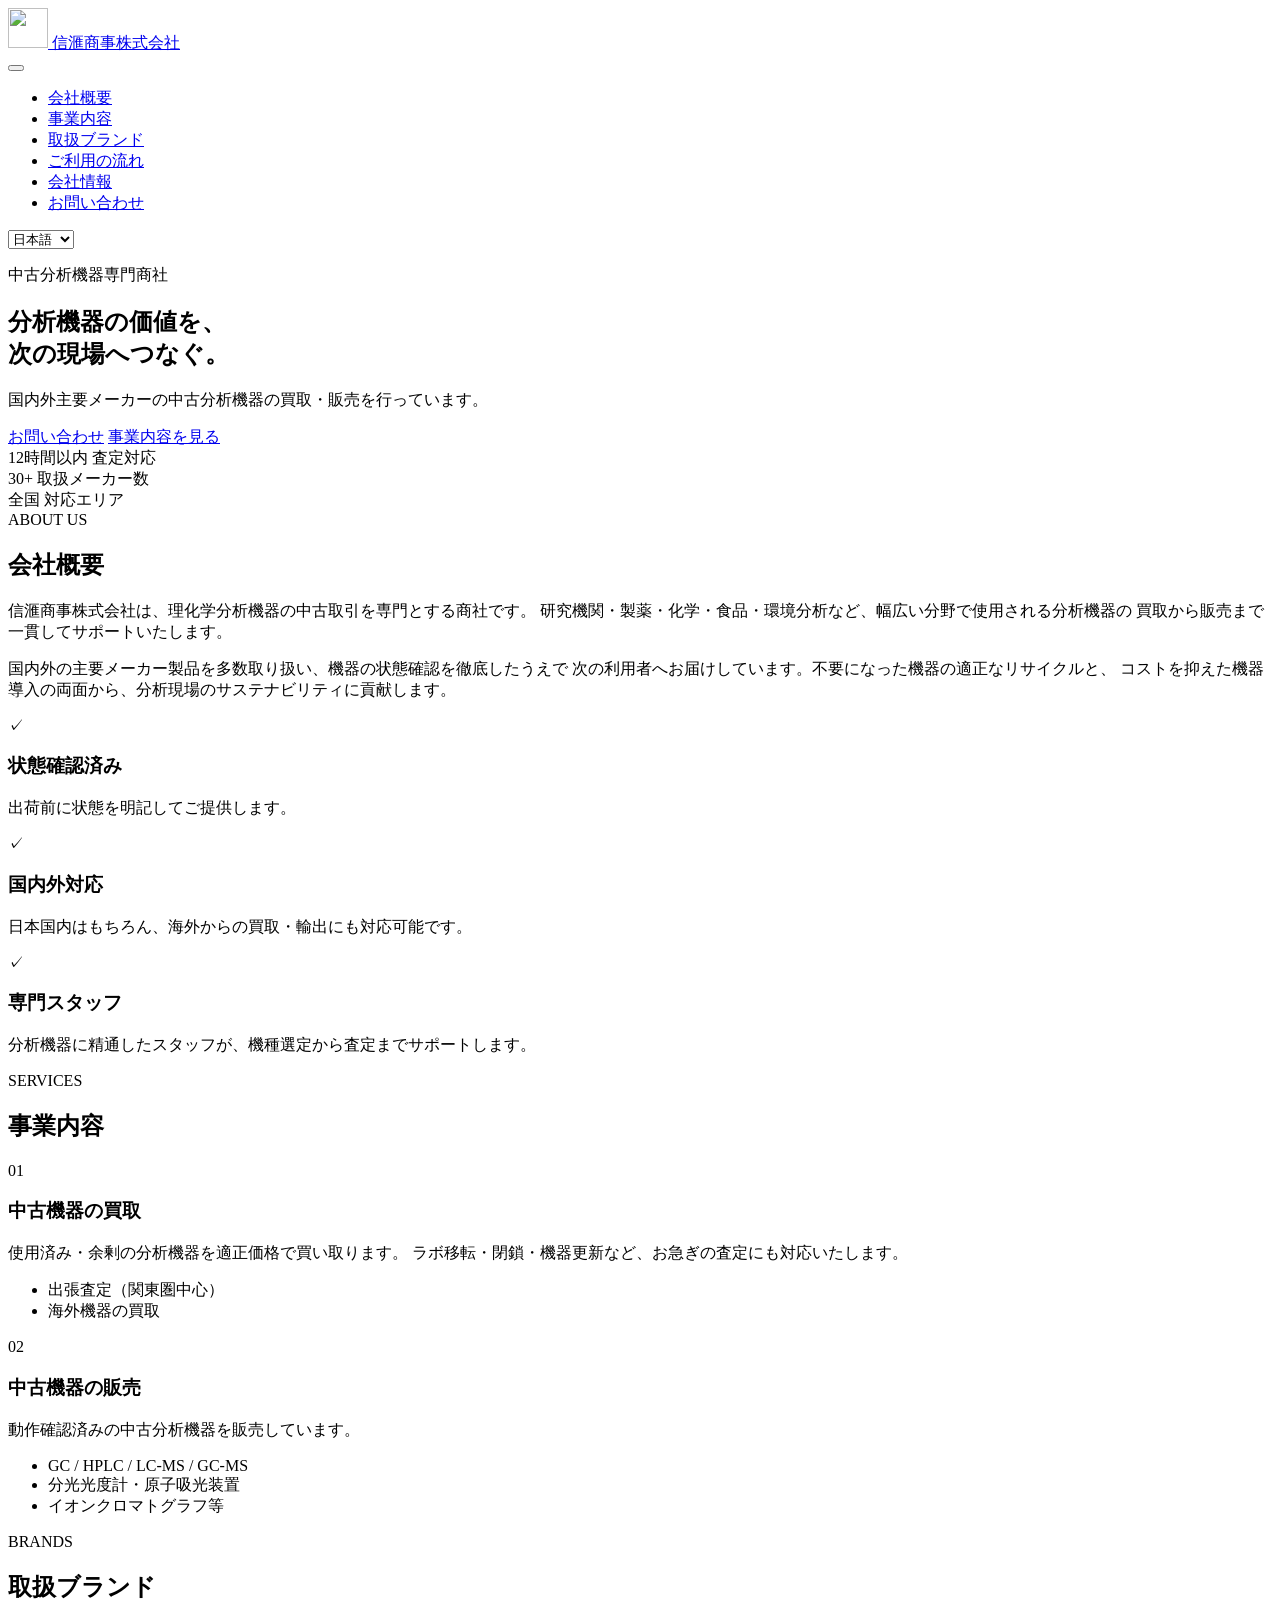
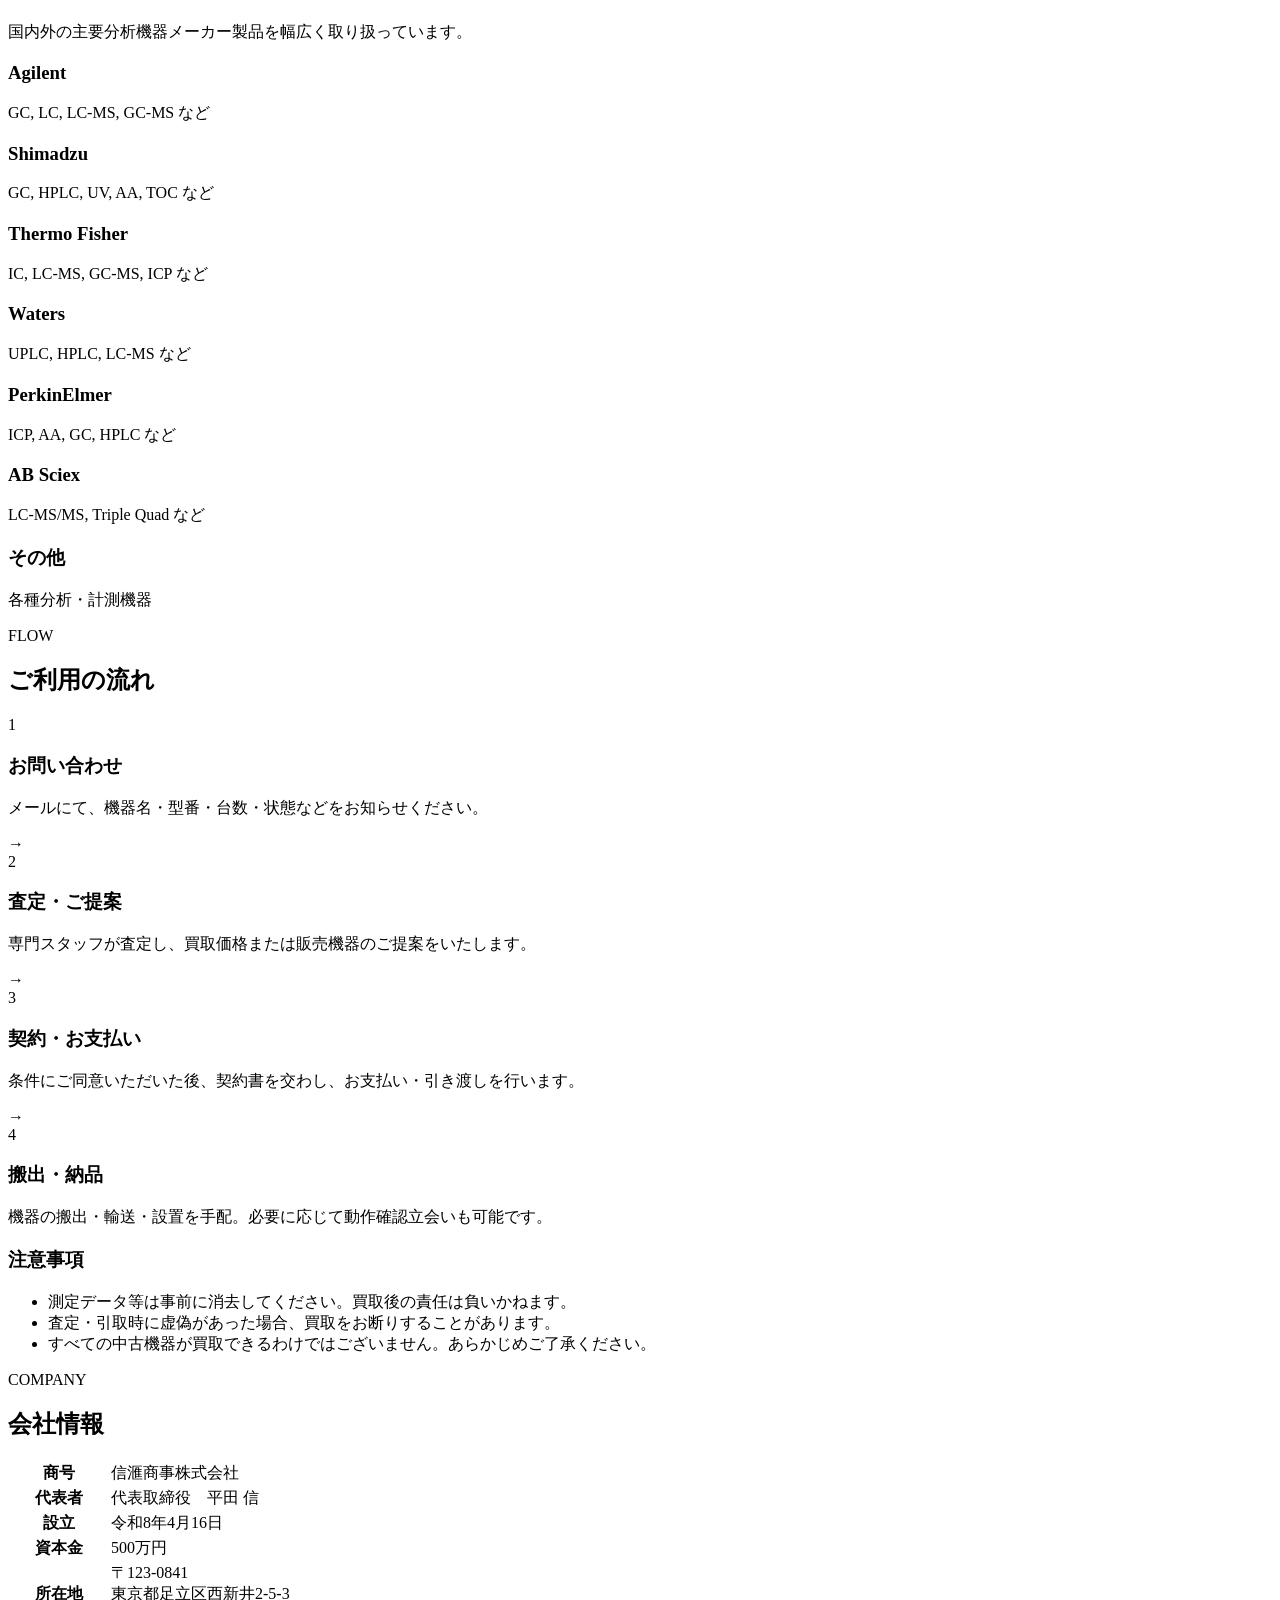
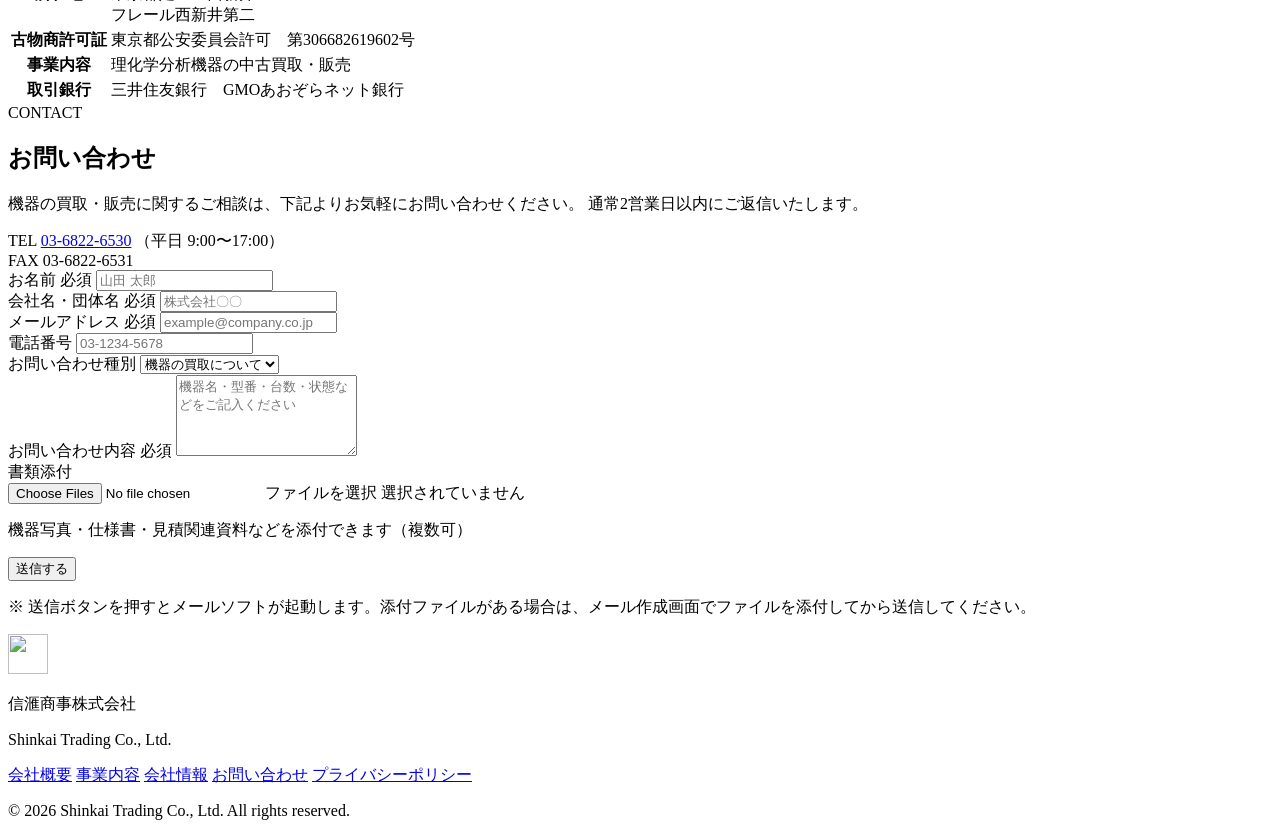
==== index.html @ 0267db85 "Add files via upload" ====
<!DOCTYPE html>
<html lang="ja">
<head>
  <meta charset="UTF-8">
  <meta name="viewport" content="width=device-width, initial-scale=1.0">
  <meta name="description" content="信滙商事株式会社は、国内外メーカーの中古分析機器の買取・販売を行う専門商社です。">
  <meta name="keywords" content="中古分析機器,買取,販売,GC,LC,MS,信滙商事">
  <title data-i18n="meta.title">信滙商事株式会社 | 中古分析機器の買取・販売</title>
  <link rel="preconnect" href="https://fonts.googleapis.com">
  <link rel="preconnect" href="https://fonts.gstatic.com" crossorigin>
  <link href="https://fonts.googleapis.com/css2?family=Noto+Sans+JP:wght@400;500;600;700&display=swap" rel="stylesheet">
  <link rel="stylesheet" href="css/style.css">
  <link rel="icon" type="image/png" href="assets/shinkai-mark-06.png">
</head>
<body>
  <header class="header" id="header">
    <div class="container header-inner">
      <a href="#" class="logo">
        <img src="assets/shinkai-mark-06.png" alt="" class="logo-mark-img" width="40" height="40" />
        <span class="logo-name" data-i18n="logo.header">信滙商事株式会社</span>
      </a>
      <div class="header-right">
        <button class="nav-toggle" id="navToggle" data-i18n-aria="nav.toggle" aria-label="メニューを開く" aria-expanded="false">
          <span></span><span></span><span></span>
        </button>
        <nav class="nav" id="nav">
          <ul>
            <li><a href="#about" data-i18n="nav.about">会社概要</a></li>
            <li><a href="#services" data-i18n="nav.services">事業内容</a></li>
            <li><a href="#brands" data-i18n="nav.brands">取扱ブランド</a></li>
            <li><a href="#flow" data-i18n="nav.flow">ご利用の流れ</a></li>
            <li><a href="#company" data-i18n="nav.company">会社情報</a></li>
            <li><a href="#contact" class="nav-cta" data-i18n="nav.contact">お問い合わせ</a></li>
          </ul>
        </nav>
        <div class="nav-lang">
          <select id="langSelect" class="lang-select" data-i18n-aria="lang.group" aria-label="言語切り替え">
            <option value="ja">日本語</option>
            <option value="en">English</option>
          </select>
        </div>
      </div>
    </div>
  </header>

  <main>
    <section class="hero">
      <div class="hero-bg"></div>
      <div class="container hero-content">
        <p class="hero-label" data-i18n="hero.label">中古分析機器専門商社</p>
        <h1 data-i18n-html="hero.title">分析機器の価値を、<br>次の現場へつなぐ。</h1>
        <p class="hero-desc" data-i18n="hero.desc">
          国内外主要メーカーの中古分析機器の買取・販売を行っています。
        </p>
        <div class="hero-actions">
          <a href="#contact" class="btn btn-primary" data-i18n="hero.ctaContact">お問い合わせ</a>
          <a href="#services" class="btn btn-outline" data-i18n="hero.ctaServices">事業内容を見る</a>
        </div>
      </div>
    </section>

    <section class="stats">
      <div class="container stats-grid">
        <div class="stat-item">
          <span class="stat-num" data-i18n="stat.appraisalValue">12時間以内</span>
          <span class="stat-label" data-i18n="stat.appraisal">査定対応</span>
        </div>
        <div class="stat-item">
          <span class="stat-num">30+</span>
          <span class="stat-label" data-i18n="stat.makers">取扱メーカー数</span>
        </div>
        <div class="stat-item">
          <span class="stat-num" data-i18n="stat.areaValue">全国</span>
          <span class="stat-label" data-i18n="stat.area">対応エリア</span>
        </div>
      </div>
    </section>

    <section class="section" id="about">
      <div class="container">
        <div class="section-header">
          <span class="section-label">ABOUT US</span>
          <h2 data-i18n="about.title">会社概要</h2>
        </div>
        <div class="about-grid">
          <div class="about-text">
            <p class="lead" data-i18n="about.lead">
              信滙商事株式会社は、理化学分析機器の中古取引を専門とする商社です。
              研究機関・製薬・化学・食品・環境分析など、幅広い分野で使用される分析機器の
              買取から販売まで一貫してサポートいたします。
            </p>
            <p data-i18n="about.body">
              国内外の主要メーカー製品を多数取り扱い、機器の状態確認を徹底したうえで
              次の利用者へお届けしています。不要になった機器の適正なリサイクルと、
              コストを抑えた機器導入の両面から、分析現場のサステナビリティに貢献します。
            </p>
          </div>
          <div class="about-features">
            <div class="feature-card">
              <div class="feature-icon">✓</div>
              <h3 data-i18n="about.f1.title">状態確認済み</h3>
              <p data-i18n="about.f1.body">出荷前に状態を明記してご提供します。</p>
            </div>
            <div class="feature-card">
              <div class="feature-icon">✓</div>
              <h3 data-i18n="about.f2.title">国内外対応</h3>
              <p data-i18n="about.f2.body">日本国内はもちろん、海外からの買取・輸出にも対応可能です。</p>
            </div>
            <div class="feature-card">
              <div class="feature-icon">✓</div>
              <h3 data-i18n="about.f3.title">専門スタッフ</h3>
              <p data-i18n="about.f3.body">分析機器に精通したスタッフが、機種選定から査定までサポートします。</p>
            </div>
          </div>
        </div>
      </div>
    </section>

    <section class="section section-alt" id="services">
      <div class="container">
        <div class="section-header">
          <span class="section-label">SERVICES</span>
          <h2 data-i18n="services.title">事業内容</h2>
        </div>
        <div class="services-grid">
          <article class="service-card">
            <div class="service-num">01</div>
            <h3 data-i18n="services.s1.title">中古機器の買取</h3>
            <p data-i18n="services.s1.body">
              使用済み・余剰の分析機器を適正価格で買い取ります。
              ラボ移転・閉鎖・機器更新など、お急ぎの査定にも対応いたします。
            </p>
            <ul>
              <li data-i18n="services.s1.li1">出張査定（関東圏中心）</li>
              <li data-i18n="services.s1.li2">海外機器の買取</li>
            </ul>
          </article>
          <article class="service-card">
            <div class="service-num">02</div>
            <h3 data-i18n="services.s2.title">中古機器の販売</h3>
            <p data-i18n="services.s2.body">
              動作確認済みの中古分析機器を販売しています。
            </p>
            <ul>
              <li>GC / HPLC / LC-MS / GC-MS</li>
              <li data-i18n="services.s2.li2">分光光度計・原子吸光装置</li>
              <li data-i18n="services.s2.li3">イオンクロマトグラフ等</li>
            </ul>
          </article>
        </div>
      </div>
    </section>

    <section class="section" id="brands">
      <div class="container">
        <div class="section-header">
          <span class="section-label">BRANDS</span>
          <h2 data-i18n="brands.title">取扱ブランド</h2>
          <p class="section-desc" data-i18n="brands.desc">国内外の主要分析機器メーカー製品を幅広く取り扱っています。</p>
        </div>
        <div class="brands-grid">
          <div class="brand-card">
            <h3>Agilent</h3>
            <p>GC, LC, LC-MS, GC-MS <span data-i18n="brands.etc">など</span></p>
          </div>
          <div class="brand-card">
            <h3>Shimadzu</h3>
            <p>GC, HPLC, UV, AA, TOC <span data-i18n="brands.etc">など</span></p>
          </div>
          <div class="brand-card">
            <h3>Thermo Fisher</h3>
            <p>IC, LC-MS, GC-MS, ICP <span data-i18n="brands.etc">など</span></p>
          </div>
          <div class="brand-card">
            <h3>Waters</h3>
            <p>UPLC, HPLC, LC-MS <span data-i18n="brands.etc">など</span></p>
          </div>
          <div class="brand-card">
            <h3>PerkinElmer</h3>
            <p>ICP, AA, GC, HPLC <span data-i18n="brands.etc">など</span></p>
          </div>
          <div class="brand-card">
            <h3>AB Sciex</h3>
            <p>LC-MS/MS, Triple Quad <span data-i18n="brands.etc">など</span></p>
          </div>
          <div class="brand-card">
            <h3 data-i18n="brands.other">その他</h3>
            <p data-i18n="brands.otherDesc">各種分析・計測機器</p>
          </div>
        </div>
      </div>
    </section>

    <section class="section section-alt" id="flow">
      <div class="container">
        <div class="section-header">
          <span class="section-label">FLOW</span>
          <h2 data-i18n="flow.title">ご利用の流れ</h2>
        </div>
        <div class="flow-steps">
          <div class="flow-step">
            <span class="flow-num">1</span>
            <h3 data-i18n="flow.1.title">お問い合わせ</h3>
            <p data-i18n="flow.1.body">メールにて、機器名・型番・台数・状態などをお知らせください。</p>
          </div>
          <div class="flow-arrow">→</div>
          <div class="flow-step">
            <span class="flow-num">2</span>
            <h3 data-i18n="flow.2.title">査定・ご提案</h3>
            <p data-i18n="flow.2.body">専門スタッフが査定し、買取価格または販売機器のご提案をいたします。</p>
          </div>
          <div class="flow-arrow">→</div>
          <div class="flow-step">
            <span class="flow-num">3</span>
            <h3 data-i18n="flow.3.title">契約・お支払い</h3>
            <p data-i18n="flow.3.body">条件にご同意いただいた後、契約書を交わし、お支払い・引き渡しを行います。</p>
          </div>
          <div class="flow-arrow">→</div>
          <div class="flow-step">
            <span class="flow-num">4</span>
            <h3 data-i18n="flow.4.title">搬出・納品</h3>
            <p data-i18n="flow.4.body">機器の搬出・輸送・設置を手配。必要に応じて動作確認立会いも可能です。</p>
          </div>
        </div>
        <div class="flow-notes">
          <h3 data-i18n="flow.notes">注意事項</h3>
          <ul>
            <li data-i18n="flow.n1">測定データ等は事前に消去してください。買取後の責任は負いかねます。</li>
            <li data-i18n="flow.n2">査定・引取時に虚偽があった場合、買取をお断りすることがあります。</li>
            <li data-i18n="flow.n3">すべての中古機器が買取できるわけではございません。あらかじめご了承ください。</li>
          </ul>
        </div>
      </div>
    </section>

    <section class="section" id="company">
      <div class="container">
        <div class="section-header">
          <span class="section-label">COMPANY</span>
          <h2 data-i18n="company.title">会社情報</h2>
        </div>
        <div class="company-table-wrap">
          <table class="company-table">
            <tbody>
              <tr>
                <th data-i18n="company.name">商号</th>
                <td data-i18n-html="company.nameValue">信滙商事株式会社</td>
              </tr>
              <tr>
                <th data-i18n="company.rep">代表者</th>
                <td data-i18n="company.repValue">代表取締役　平田 信</td>
              </tr>
              <tr>
                <th data-i18n="company.founded">設立</th>
                <td data-i18n="company.foundedValue">令和8年4月16日</td>
              </tr>
              <tr>
                <th data-i18n="company.capital">資本金</th>
                <td data-i18n="company.capitalValue">500万円</td>
              </tr>
              <tr>
                <th data-i18n="company.address">所在地</th>
                <td data-i18n-html="company.addressValue">
                  〒123-0841<br>
                  東京都足立区西新井2-5-3<br>
                  フレール西新井第二
                </td>
              </tr>
              <tr>
                <th data-i18n="company.license">古物商許可証</th>
                <td data-i18n="company.licenseValue">東京都公安委員会許可　第306682619602号</td>
              </tr>
              <tr>
                <th data-i18n="company.business">事業内容</th>
                <td data-i18n="company.businessValue">理化学分析機器の中古買取・販売</td>
              </tr>
              <tr>
                <th data-i18n="company.bank">取引銀行</th>
                <td data-i18n="company.bankValue">三井住友銀行　GMOあおぞらネット銀行</td>
              </tr>
            </tbody>
          </table>
        </div>
      </div>
    </section>

    <section class="section section-contact" id="contact">
      <div class="container">
        <div class="contact-grid">
          <div class="contact-info">
            <div class="section-header">
              <span class="section-label">CONTACT</span>
              <h2 data-i18n="contact.title">お問い合わせ</h2>
              <p class="section-desc" data-i18n="contact.desc">
                機器の買取・販売に関するご相談は、下記よりお気軽にお問い合わせください。
                通常2営業日以内にご返信いたします。
              </p>
            </div>
            <div class="contact-details">
              <div class="contact-item">
                <span class="contact-label">TEL</span>
                <a href="tel:+81368226530">03-6822-6530</a>
                <span class="contact-sub" data-i18n="contact.hours">（平日 9:00〜17:00）</span>
              </div>
              <div class="contact-item">
                <span class="contact-label">FAX</span>
                <span>03-6822-6531</span>
              </div>
            </div>
          </div>
          <form class="contact-form" id="contactForm">
            <div class="form-group">
              <label for="name"><span data-i18n="form.name">お名前</span> <span class="required" data-i18n="form.required">必須</span></label>
              <input type="text" id="name" name="name" required data-i18n-placeholder="form.namePh" placeholder="山田 太郎">
            </div>
            <div class="form-group">
              <label for="company"><span data-i18n="form.company">会社名・団体名</span> <span class="required" data-i18n="form.required">必須</span></label>
              <input type="text" id="company" name="company" required data-i18n-placeholder="form.companyPh" placeholder="株式会社〇〇">
            </div>
            <div class="form-group">
              <label for="email"><span data-i18n="form.email">メールアドレス</span> <span class="required" data-i18n="form.required">必須</span></label>
              <input type="email" id="email" name="email" required placeholder="example@company.co.jp">
            </div>
            <div class="form-group">
              <label for="phone" data-i18n="form.phone">電話番号</label>
              <input type="tel" id="phone" name="phone" data-i18n-placeholder="form.phonePh" placeholder="03-1234-5678">
            </div>
            <div class="form-group">
              <label for="type" data-i18n="form.type">お問い合わせ種別</label>
              <select id="type" name="type">
                <option value="buy" data-i18n="form.typeBuy">機器の買取について</option>
                <option value="sell" data-i18n="form.typeSell">機器の購入について</option>
                <option value="other" data-i18n="form.typeOther">その他</option>
              </select>
            </div>
            <div class="form-group">
              <label for="message"><span data-i18n="form.message">お問い合わせ内容</span> <span class="required" data-i18n="form.required">必須</span></label>
              <textarea id="message" name="message" rows="5" required data-i18n-placeholder="form.messagePh" placeholder="機器名・型番・台数・状態などをご記入ください"></textarea>
            </div>
            <div class="form-group">
              <label for="attachment" data-i18n="form.attachment">書類添付</label>
              <div class="file-upload">
                <input type="file" id="attachment" name="attachment" class="file-upload-input" multiple accept=".pdf,.doc,.docx,.xls,.xlsx,.jpg,.jpeg,.png,.gif,.zip">
                <label for="attachment" class="file-upload-btn" data-i18n="form.fileBtn">ファイルを選択</label>
                <span class="file-upload-name" id="attachmentName" data-i18n="form.fileNone">選択されていません</span>
              </div>
              <p class="file-hint" data-i18n="form.fileHint">機器写真・仕様書・見積関連資料などを添付できます（複数可）</p>
            </div>
            <button type="submit" class="btn btn-primary btn-full" data-i18n="form.submit">送信する</button>
            <p class="form-note" data-i18n="form.note">※ 送信ボタンを押すとメールソフトが起動します。添付ファイルがある場合は、メール作成画面でファイルを添付してから送信してください。</p>
          </form>
        </div>
      </div>
    </section>
  </main>

  <footer class="footer">
    <div class="container footer-inner">
      <div class="footer-brand">
        <img src="assets/shinkai-mark-06.png" alt="" class="logo-mark-img logo-mark-img--footer" width="40" height="40" />
        <div>
          <p class="footer-name" data-i18n="logo.company">信滙商事株式会社</p>
          <p class="footer-sub">Shinkai Trading Co., Ltd.</p>
        </div>
      </div>
      <div class="footer-links">
        <a href="#about" data-i18n="footer.about">会社概要</a>
        <a href="#services" data-i18n="footer.services">事業内容</a>
        <a href="#company" data-i18n="footer.company">会社情報</a>
        <a href="#contact" data-i18n="footer.contact">お問い合わせ</a>
        <a href="privacy.html" data-i18n="footer.privacy">プライバシーポリシー</a>
      </div>
      <p class="footer-copy">&copy; 2026 Shinkai Trading Co., Ltd. All rights reserved.</p>
    </div>
  </footer>

  <script src="js/i18n.js"></script>
  <script src="js/main.js"></script>
</body>
</html>
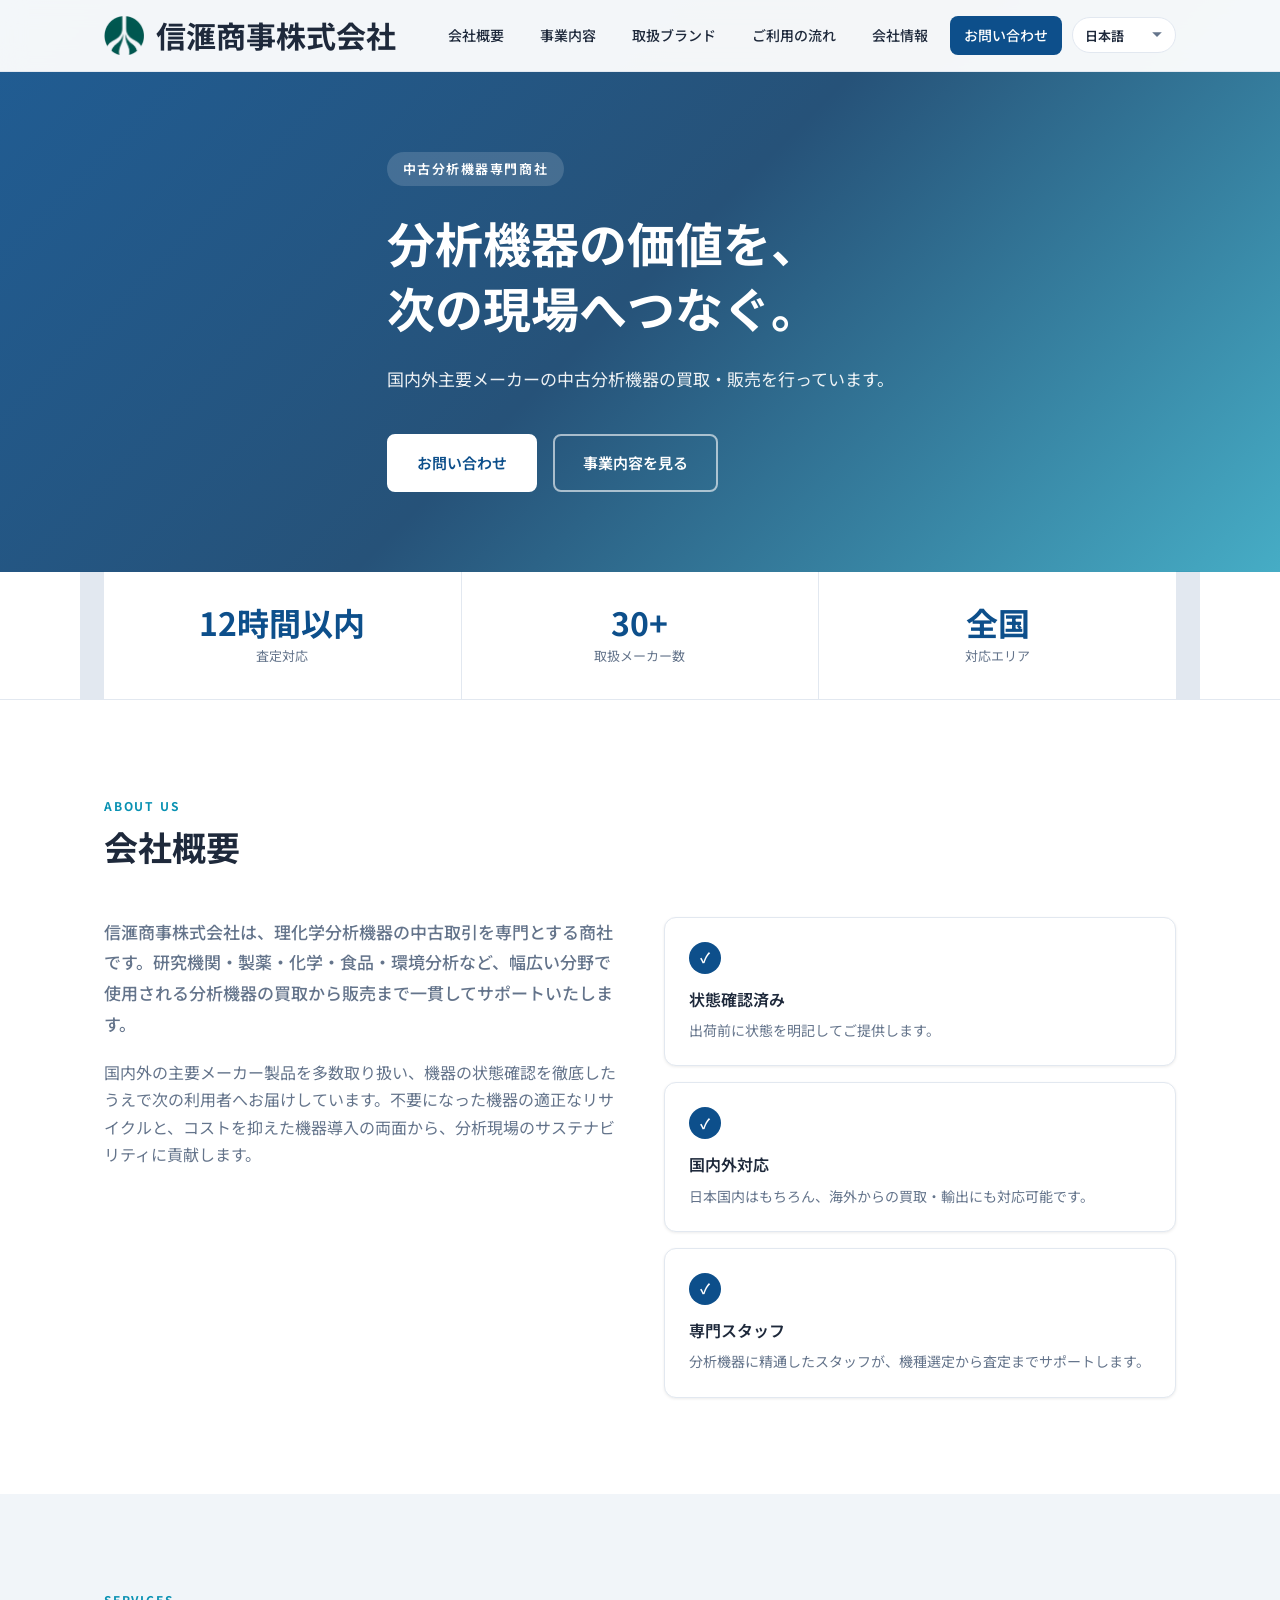
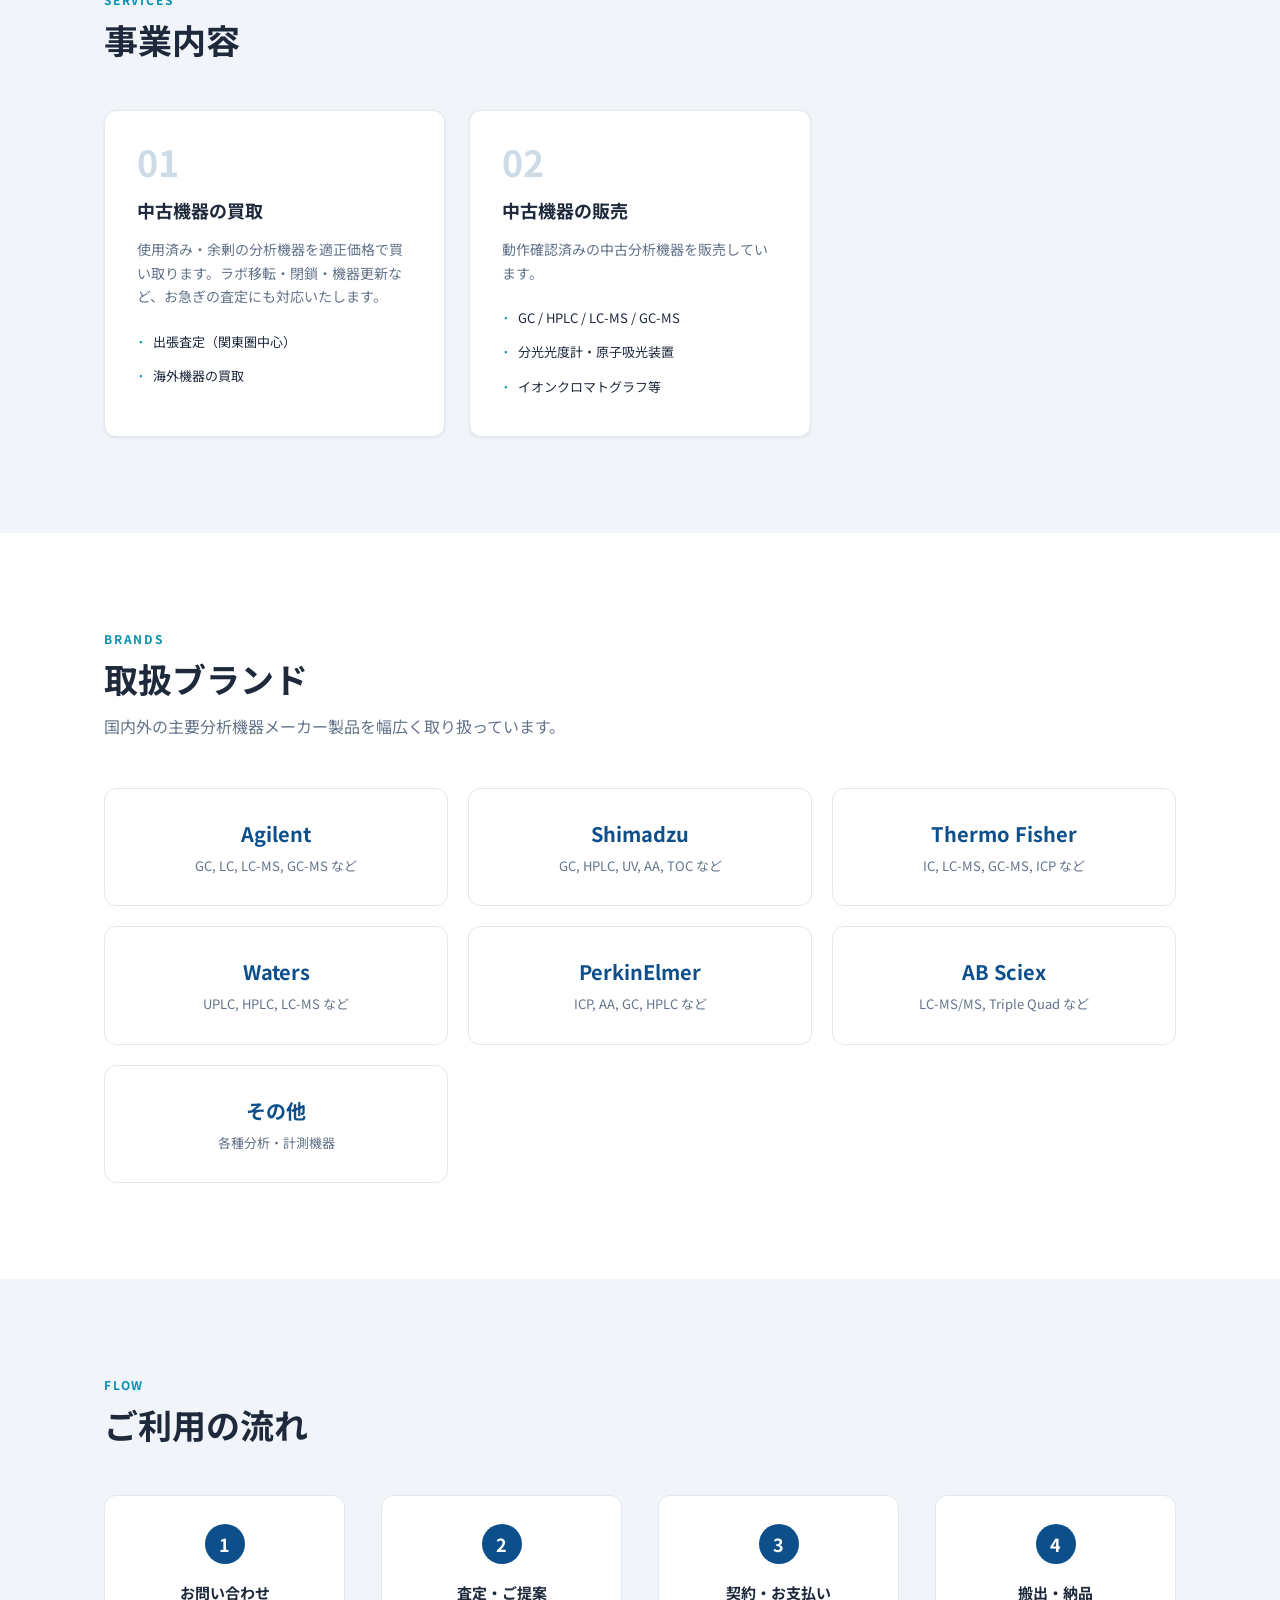
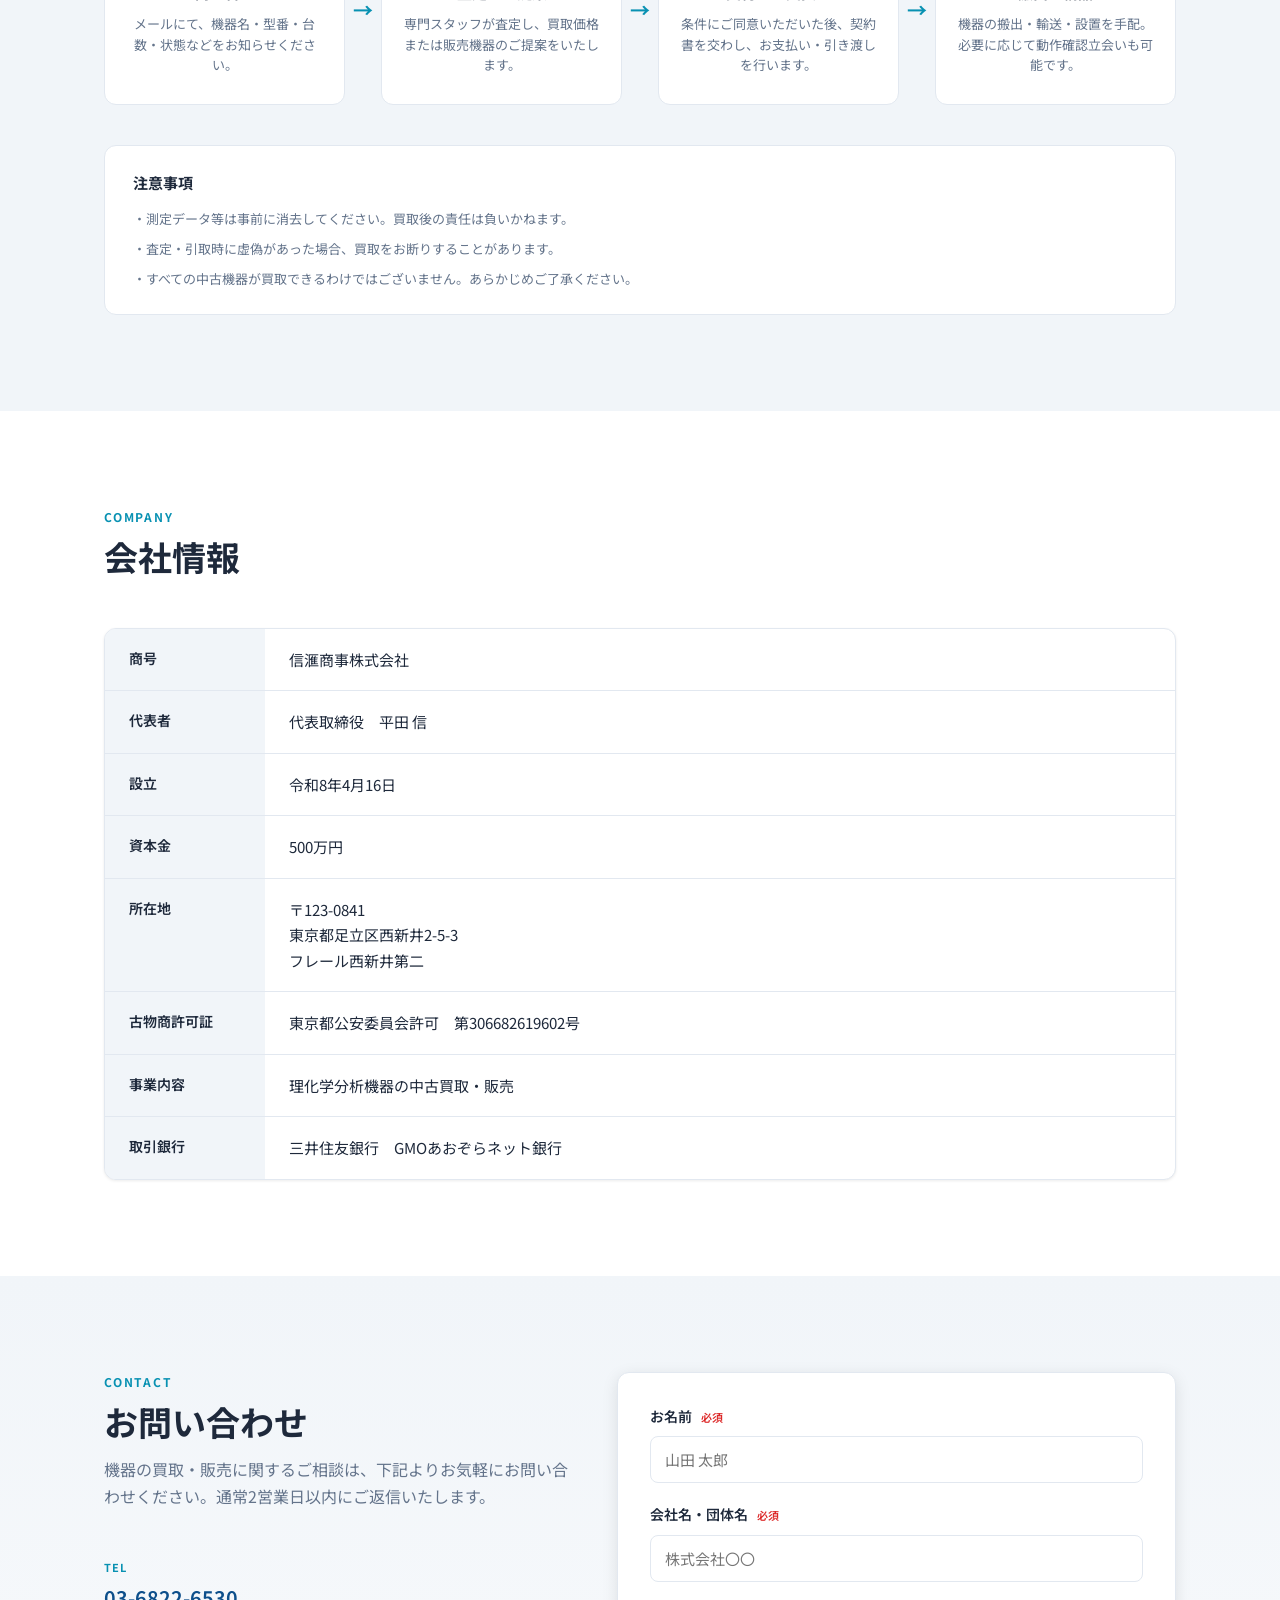
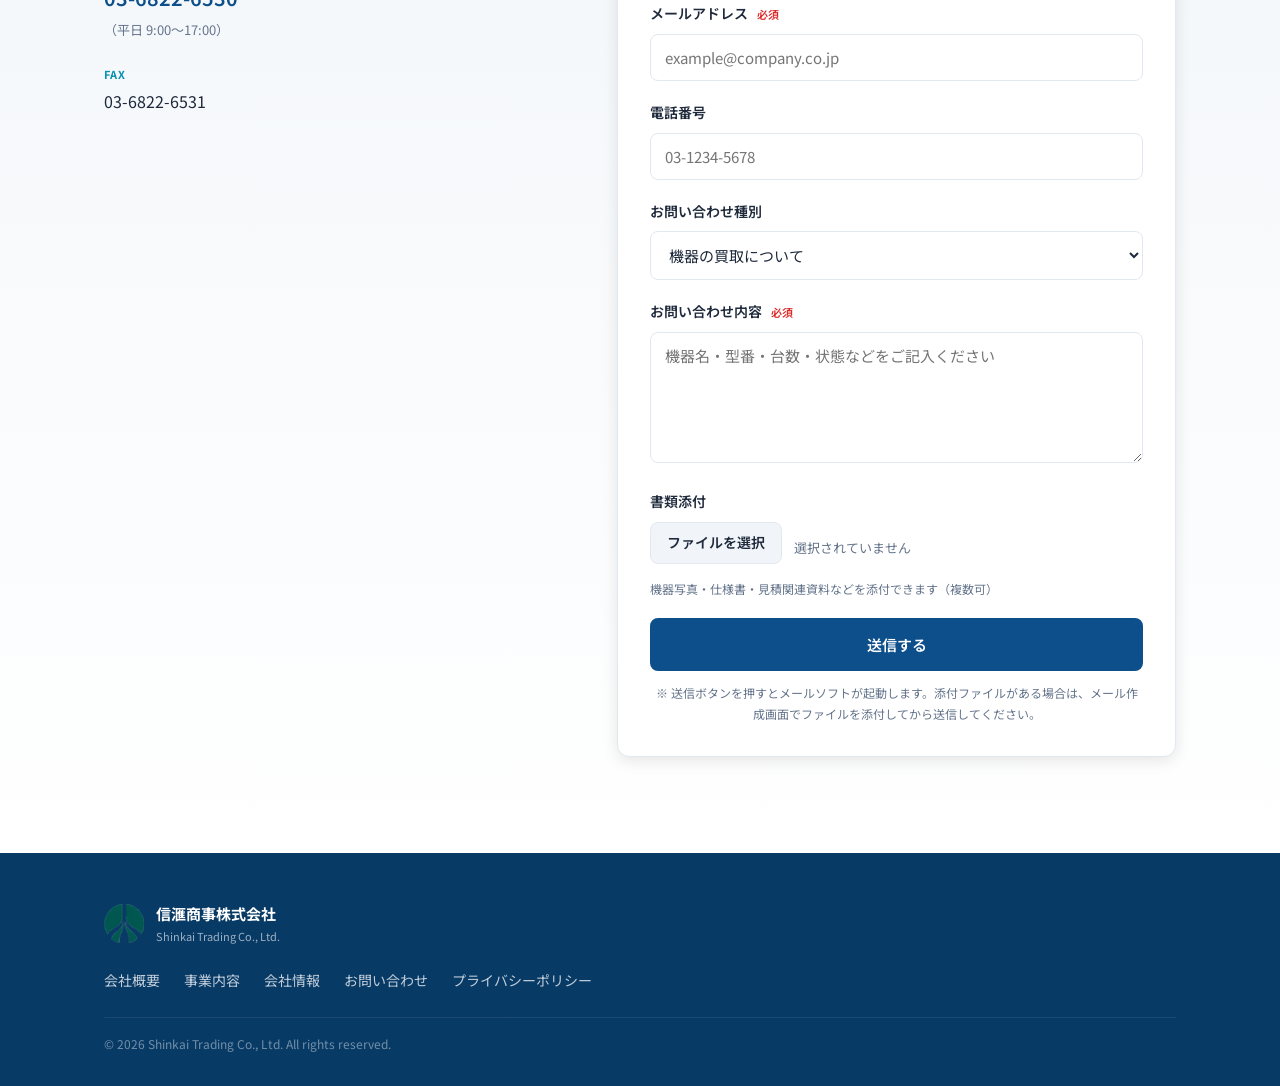
==== commit 4198196e: "Add files via upload" ====
--- a/index.html
+++ b/index.html
@@ -9,14 +9,14 @@
   <link rel="preconnect" href="https://fonts.googleapis.com">
   <link rel="preconnect" href="https://fonts.gstatic.com" crossorigin>
   <link href="https://fonts.googleapis.com/css2?family=Noto+Sans+JP:wght@400;500;600;700&display=swap" rel="stylesheet">
-  <link rel="stylesheet" href="css/style.css">
-  <link rel="icon" type="image/png" href="assets/shinkai-mark-06.png">
+  <link rel="stylesheet" href="style.css">
+  <link rel="icon" type="image/png" href="shinkai-mark-06.png">
 </head>
 <body>
   <header class="header" id="header">
     <div class="container header-inner">
       <a href="#" class="logo">
-        <img src="assets/shinkai-mark-06.png" alt="" class="logo-mark-img" width="40" height="40" />
+        <img src="shinkai-mark-06.png" alt="" class="logo-mark-img" width="40" height="40" />
         <span class="logo-name" data-i18n="logo.header">信滙商事株式会社</span>
       </a>
       <div class="header-right">
@@ -357,7 +357,7 @@
   <footer class="footer">
     <div class="container footer-inner">
       <div class="footer-brand">
-        <img src="assets/shinkai-mark-06.png" alt="" class="logo-mark-img logo-mark-img--footer" width="40" height="40" />
+        <img src="shinkai-mark-06.png" alt="" class="logo-mark-img logo-mark-img--footer" width="40" height="40" />
         <div>
           <p class="footer-name" data-i18n="logo.company">信滙商事株式会社</p>
           <p class="footer-sub">Shinkai Trading Co., Ltd.</p>
@@ -374,7 +374,7 @@
     </div>
   </footer>
 
-  <script src="js/i18n.js"></script>
-  <script src="js/main.js"></script>
+  <script src="i18n.js"></script>
+  <script src="main.js"></script>
 </body>
 </html>
--- a/style.css
+++ b/style.css
@@ -0,0 +1,1124 @@
+/* ===== Reset & Base ===== */
+*, *::before, *::after {
+  box-sizing: border-box;
+  margin: 0;
+  padding: 0;
+}
+
+:root {
+  --color-primary: #0d4f8b;
+  --color-primary-dark: #083a66;
+  --color-primary-light: #1a6cb5;
+  --color-accent: #0891b2;
+  --color-text: #1e293b;
+  --color-text-muted: #64748b;
+  --color-bg: #ffffff;
+  --color-bg-alt: #f1f5f9;
+  --color-border: #e2e8f0;
+  --shadow-sm: 0 1px 3px rgba(0,0,0,.08);
+  --shadow-md: 0 4px 16px rgba(0,0,0,.1);
+  --shadow-lg: 0 8px 32px rgba(0,0,0,.12);
+  --radius: 8px;
+  --radius-lg: 12px;
+  --header-h: 72px;
+}
+
+html {
+  scroll-behavior: smooth;
+  scroll-padding-top: var(--header-h);
+}
+
+body {
+  font-family: 'Noto Sans JP', -apple-system, BlinkMacSystemFont, sans-serif;
+  font-size: 16px;
+  line-height: 1.7;
+  color: var(--color-text);
+  background: var(--color-bg);
+  -webkit-font-smoothing: antialiased;
+}
+
+a {
+  color: var(--color-primary);
+  text-decoration: none;
+  transition: color .2s;
+}
+
+a:hover {
+  color: var(--color-primary-light);
+}
+
+img {
+  max-width: 100%;
+  display: block;
+}
+
+.container {
+  max-width: 1120px;
+  margin: 0 auto;
+  padding: 0 24px;
+}
+
+/* ===== Header ===== */
+.header {
+  position: fixed;
+  top: 0;
+  left: 0;
+  right: 0;
+  height: var(--header-h);
+  background: rgba(255,255,255,.95);
+  backdrop-filter: blur(12px);
+  border-bottom: 1px solid var(--color-border);
+  z-index: 1000;
+}
+
+.header-inner {
+  display: flex;
+  align-items: center;
+  justify-content: space-between;
+  height: 100%;
+  gap: 16px;
+}
+
+.header-right {
+  display: flex;
+  align-items: center;
+  gap: 10px;
+  margin-left: auto;
+}
+
+.header-right .nav {
+  order: 1;
+}
+
+.header-right .nav-lang {
+  order: 2;
+}
+
+.header-right .nav-toggle {
+  order: 3;
+}
+
+.nav-lang {
+  display: flex;
+  align-items: center;
+  flex-shrink: 0;
+}
+
+.lang-select {
+  appearance: none;
+  -webkit-appearance: none;
+  min-width: 104px;
+  height: 36px;
+  padding: 0 32px 0 12px;
+  border: 1px solid var(--color-border);
+  border-radius: 999px;
+  background-color: var(--color-bg);
+  background-image: url("data:image/svg+xml,%3Csvg xmlns='http://www.w3.org/2000/svg' width='12' height='8' viewBox='0 0 12 8'%3E%3Cpath fill='%2364748b' d='M1.2 1.2L6 6l4.8-4.8'/%3E%3C/svg%3E");
+  background-repeat: no-repeat;
+  background-position: right 12px center;
+  background-size: 12px 8px;
+  color: var(--color-text);
+  font-family: inherit;
+  font-size: 13px;
+  font-weight: 600;
+  cursor: pointer;
+  transition: border-color .2s, box-shadow .2s;
+}
+
+.lang-select:hover,
+.lang-select:focus {
+  outline: none;
+  border-color: var(--color-primary);
+  box-shadow: 0 0 0 3px rgba(13,79,139,.12);
+}
+
+.logo {
+  display: flex;
+  align-items: center;
+  gap: 12px;
+  color: inherit;
+}
+
+.logo:hover {
+  color: inherit;
+}
+
+.logo-mark-img {
+  display: block;
+  width: 40px;
+  height: 40px;
+  object-fit: contain;
+  flex-shrink: 0;
+}
+
+.logo-mark-img--footer {
+  width: 40px;
+  height: 40px;
+}
+
+.logo-mark {
+  display: flex;
+  align-items: center;
+  justify-content: center;
+  width: 40px;
+  height: 40px;
+  background: var(--color-primary);
+  color: #fff;
+  font-weight: 700;
+  font-size: 18px;
+  border-radius: var(--radius);
+}
+
+.logo-text {
+  display: flex;
+  flex-direction: column;
+}
+
+.logo-name {
+  font-weight: 700;
+  font-size: 30px;
+  line-height: 1.3;
+}
+
+html[lang="en"] .logo-name {
+  font-size: 22px;
+  letter-spacing: 0.06em;
+}
+
+.logo-sub {
+  font-size: 10px;
+  color: var(--color-text-muted);
+  letter-spacing: .05em;
+}
+
+.nav ul {
+  display: flex;
+  align-items: center;
+  gap: 8px;
+  list-style: none;
+}
+
+.nav a {
+  display: block;
+  padding: 8px 14px;
+  font-size: 14px;
+  font-weight: 500;
+  color: var(--color-text);
+  border-radius: var(--radius);
+  transition: background .2s, color .2s;
+}
+
+.nav a:hover {
+  background: var(--color-bg-alt);
+  color: var(--color-primary);
+}
+
+.nav-cta {
+  background: var(--color-primary) !important;
+  color: #fff !important;
+}
+
+.nav-cta:hover {
+  background: var(--color-primary-dark) !important;
+  color: #fff !important;
+}
+
+.nav-toggle {
+  display: none;
+  flex-direction: column;
+  gap: 5px;
+  background: none;
+  border: none;
+  cursor: pointer;
+  padding: 8px;
+}
+
+.nav-toggle span {
+  display: block;
+  width: 24px;
+  height: 2px;
+  background: var(--color-text);
+  transition: transform .3s, opacity .3s;
+}
+
+/* ===== Hero ===== */
+.hero {
+  position: relative;
+  min-height: 560px;
+  display: flex;
+  align-items: center;
+  padding-top: var(--header-h);
+  overflow: hidden;
+}
+
+.hero-bg {
+  position: absolute;
+  inset: 0;
+  background:
+    linear-gradient(135deg, rgba(13,79,139,.92) 0%, rgba(8,58,102,.88) 50%, rgba(8,145,178,.75) 100%),
+    url("data:image/svg+xml,%3Csvg width='60' height='60' viewBox='0 0 60 60' xmlns='http://www.w3.org/2000/svg'%3E%3Cg fill='none' fill-rule='evenodd'%3E%3Cg fill='%23ffffff' fill-opacity='0.04'%3E%3Cpath d='M36 34v-4h-2v4h-4v2h4v4h2v-4h4v-2h-4zm0-30V0h-2v4h-4v2h4v4h2V6h4V4h-4zM6 34v-4H4v4H0v2h4v4h2v-4h4v-2H6zM6 4V0H4v4H0v2h4v4h2V6h4V4H6z'/%3E%3C/g%3E%3C/g%3E%3C/svg%3E");
+}
+
+.hero-content {
+  position: relative;
+  color: #fff;
+  padding: 80px 24px;
+}
+
+.hero-label {
+  display: inline-block;
+  font-size: 13px;
+  font-weight: 600;
+  letter-spacing: .12em;
+  text-transform: uppercase;
+  background: rgba(255,255,255,.15);
+  padding: 6px 16px;
+  border-radius: 20px;
+  margin-bottom: 24px;
+}
+
+.hero h1 {
+  font-size: clamp(32px, 5vw, 48px);
+  font-weight: 700;
+  line-height: 1.35;
+  margin-bottom: 24px;
+}
+
+.hero-desc {
+  font-size: 17px;
+  line-height: 1.8;
+  opacity: .92;
+  margin-bottom: 40px;
+  max-width: 640px;
+}
+
+.hero-actions {
+  display: flex;
+  gap: 16px;
+  flex-wrap: wrap;
+}
+
+/* ===== Buttons ===== */
+.btn {
+  display: inline-flex;
+  align-items: center;
+  justify-content: center;
+  padding: 14px 28px;
+  font-size: 15px;
+  font-weight: 600;
+  border-radius: var(--radius);
+  border: 2px solid transparent;
+  cursor: pointer;
+  transition: all .2s;
+  font-family: inherit;
+}
+
+.btn-primary {
+  background: #fff;
+  color: var(--color-primary);
+  border-color: #fff;
+}
+
+.btn-primary:hover {
+  background: var(--color-bg-alt);
+  color: var(--color-primary-dark);
+}
+
+.btn-outline {
+  background: transparent;
+  color: #fff;
+  border-color: rgba(255,255,255,.6);
+}
+
+.btn-outline:hover {
+  background: rgba(255,255,255,.1);
+  border-color: #fff;
+  color: #fff;
+}
+
+.btn-full {
+  width: 100%;
+}
+
+/* ===== Stats ===== */
+.stats {
+  background: var(--color-bg);
+  border-bottom: 1px solid var(--color-border);
+  margin-top: -1px;
+}
+
+.stats-grid {
+  display: grid;
+  grid-template-columns: repeat(3, 1fr);
+  gap: 1px;
+  background: var(--color-border);
+}
+
+.stat-item {
+  background: var(--color-bg);
+  text-align: center;
+  padding: 32px 16px;
+}
+
+.stat-num {
+  display: block;
+  font-size: 32px;
+  font-weight: 700;
+  color: var(--color-primary);
+  line-height: 1.2;
+}
+
+.stat-label {
+  display: block;
+  font-size: 13px;
+  color: var(--color-text-muted);
+  margin-top: 4px;
+}
+
+/* ===== Sections ===== */
+.section {
+  padding: 96px 0;
+}
+
+.section-alt {
+  background: var(--color-bg-alt);
+}
+
+.section-header {
+  margin-bottom: 48px;
+}
+
+.section-label {
+  display: block;
+  font-size: 12px;
+  font-weight: 700;
+  letter-spacing: .15em;
+  color: var(--color-accent);
+  margin-bottom: 8px;
+}
+
+.section-header h2 {
+  font-size: clamp(26px, 4vw, 34px);
+  font-weight: 700;
+  line-height: 1.3;
+}
+
+.section-desc {
+  margin-top: 12px;
+  color: var(--color-text-muted);
+  max-width: 560px;
+}
+
+/* ===== About ===== */
+.about-grid {
+  display: grid;
+  grid-template-columns: 1fr 1fr;
+  gap: 48px;
+  align-items: start;
+}
+
+.about-text .lead {
+  font-size: 17px;
+  font-weight: 500;
+  margin-bottom: 20px;
+  line-height: 1.8;
+}
+
+.about-text p {
+  color: var(--color-text-muted);
+}
+
+.about-features {
+  display: flex;
+  flex-direction: column;
+  gap: 16px;
+}
+
+.feature-card {
+  background: var(--color-bg);
+  border: 1px solid var(--color-border);
+  border-radius: var(--radius-lg);
+  padding: 24px;
+  box-shadow: var(--shadow-sm);
+}
+
+.feature-icon {
+  display: inline-flex;
+  align-items: center;
+  justify-content: center;
+  width: 32px;
+  height: 32px;
+  background: var(--color-primary);
+  color: #fff;
+  border-radius: 50%;
+  font-size: 14px;
+  font-weight: 700;
+  margin-bottom: 12px;
+}
+
+.feature-card h3 {
+  font-size: 16px;
+  font-weight: 600;
+  margin-bottom: 6px;
+}
+
+.feature-card p {
+  font-size: 14px;
+  color: var(--color-text-muted);
+  line-height: 1.6;
+}
+
+/* ===== Services ===== */
+.services-grid {
+  display: grid;
+  grid-template-columns: repeat(3, 1fr);
+  gap: 24px;
+}
+
+.service-card {
+  background: var(--color-bg);
+  border-radius: var(--radius-lg);
+  padding: 32px;
+  box-shadow: var(--shadow-sm);
+  border: 1px solid var(--color-border);
+  transition: box-shadow .2s, transform .2s;
+}
+
+.service-card:hover {
+  box-shadow: var(--shadow-md);
+  transform: translateY(-2px);
+}
+
+.service-num {
+  font-size: 36px;
+  font-weight: 700;
+  color: var(--color-primary);
+  opacity: .2;
+  line-height: 1;
+  margin-bottom: 16px;
+}
+
+.service-card h3 {
+  font-size: 18px;
+  font-weight: 700;
+  margin-bottom: 12px;
+}
+
+.service-card p {
+  font-size: 14px;
+  color: var(--color-text-muted);
+  margin-bottom: 16px;
+  line-height: 1.7;
+}
+
+.service-card ul {
+  list-style: none;
+  font-size: 13px;
+  color: var(--color-text);
+}
+
+.service-card li {
+  padding: 6px 0;
+  padding-left: 16px;
+  position: relative;
+}
+
+.service-card li::before {
+  content: '·';
+  position: absolute;
+  left: 0;
+  color: var(--color-accent);
+  font-weight: 700;
+}
+
+/* ===== Brands ===== */
+.brands-grid {
+  display: grid;
+  grid-template-columns: repeat(3, 1fr);
+  gap: 20px;
+}
+
+.brand-card {
+  background: var(--color-bg);
+  border: 1px solid var(--color-border);
+  border-radius: var(--radius-lg);
+  padding: 28px;
+  text-align: center;
+  transition: border-color .2s, box-shadow .2s;
+}
+
+.brand-card:hover {
+  border-color: var(--color-primary-light);
+  box-shadow: var(--shadow-md);
+}
+
+.brand-card h3 {
+  font-size: 20px;
+  font-weight: 700;
+  color: var(--color-primary);
+  margin-bottom: 4px;
+}
+
+.brand-ja {
+  font-size: 14px;
+  color: var(--color-text-muted);
+  margin-bottom: 12px;
+}
+
+.brand-card p:last-child {
+  font-size: 13px;
+  color: var(--color-text-muted);
+}
+
+/* ===== Flow ===== */
+.flow-steps {
+  display: flex;
+  align-items: flex-start;
+  gap: 8px;
+}
+
+.flow-step {
+  flex: 1;
+  background: var(--color-bg);
+  border-radius: var(--radius-lg);
+  padding: 28px 20px;
+  text-align: center;
+  border: 1px solid var(--color-border);
+}
+
+.flow-num {
+  display: inline-flex;
+  align-items: center;
+  justify-content: center;
+  width: 40px;
+  height: 40px;
+  background: var(--color-primary);
+  color: #fff;
+  font-weight: 700;
+  font-size: 18px;
+  border-radius: 50%;
+  margin-bottom: 16px;
+}
+
+.flow-step h3 {
+  font-size: 15px;
+  font-weight: 700;
+  margin-bottom: 8px;
+}
+
+.flow-step p {
+  font-size: 13px;
+  color: var(--color-text-muted);
+  line-height: 1.6;
+}
+
+.flow-arrow {
+  flex-shrink: 0;
+  align-self: center;
+  color: var(--color-accent);
+  font-size: 20px;
+  font-weight: 700;
+  padding-top: 20px;
+}
+
+.flow-notes {
+  margin-top: 40px;
+  padding: 24px 28px;
+  background: var(--color-bg);
+  border: 1px solid var(--color-border);
+  border-radius: var(--radius-lg);
+}
+
+.flow-notes h3 {
+  font-size: 15px;
+  font-weight: 700;
+  margin-bottom: 12px;
+  color: var(--color-text);
+}
+
+.flow-notes ul {
+  list-style: none;
+  display: grid;
+  gap: 8px;
+}
+
+.flow-notes li {
+  position: relative;
+  padding-left: 1em;
+  font-size: 13px;
+  line-height: 1.7;
+  color: var(--color-text-muted);
+}
+
+.flow-notes li::before {
+  content: "・";
+  position: absolute;
+  left: 0;
+}
+
+/* ===== Company Table ===== */
+.company-table-wrap {
+  background: var(--color-bg);
+  border: 1px solid var(--color-border);
+  border-radius: var(--radius-lg);
+  overflow: hidden;
+  box-shadow: var(--shadow-sm);
+}
+
+.company-table {
+  width: 100%;
+  border-collapse: collapse;
+}
+
+.company-table th,
+.company-table td {
+  padding: 18px 24px;
+  text-align: left;
+  border-bottom: 1px solid var(--color-border);
+  vertical-align: top;
+}
+
+.company-table tr:last-child th,
+.company-table tr:last-child td {
+  border-bottom: none;
+}
+
+.company-table th {
+  width: 160px;
+  background: var(--color-bg-alt);
+  font-weight: 600;
+  font-size: 14px;
+  white-space: nowrap;
+}
+
+.company-table td {
+  font-size: 15px;
+  line-height: 1.7;
+}
+
+.company-table .en {
+  font-size: 13px;
+  color: var(--color-text-muted);
+}
+
+.company-note {
+  margin-top: 16px;
+  font-size: 13px;
+  color: var(--color-text-muted);
+}
+
+/* ===== Contact ===== */
+.section-contact {
+  background: linear-gradient(180deg, var(--color-bg-alt) 0%, var(--color-bg) 100%);
+}
+
+.contact-grid {
+  display: grid;
+  grid-template-columns: 1fr 1.2fr;
+  gap: 48px;
+  align-items: start;
+}
+
+.contact-details {
+  display: flex;
+  flex-direction: column;
+  gap: 24px;
+  margin-top: 32px;
+}
+
+.contact-item {
+  display: flex;
+  flex-direction: column;
+  gap: 4px;
+}
+
+.contact-label {
+  font-size: 11px;
+  font-weight: 700;
+  letter-spacing: .1em;
+  color: var(--color-accent);
+}
+
+.contact-item a {
+  font-size: 20px;
+  font-weight: 600;
+}
+
+.contact-sub {
+  font-size: 13px;
+  color: var(--color-text-muted);
+}
+
+.contact-form {
+  background: var(--color-bg);
+  border: 1px solid var(--color-border);
+  border-radius: var(--radius-lg);
+  padding: 32px;
+  box-shadow: var(--shadow-md);
+}
+
+.form-group {
+  margin-bottom: 20px;
+}
+
+.form-group label {
+  display: block;
+  font-size: 14px;
+  font-weight: 600;
+  margin-bottom: 8px;
+}
+
+.required {
+  font-size: 11px;
+  font-weight: 600;
+  color: #dc2626;
+  margin-left: 6px;
+}
+
+.form-group input,
+.form-group select,
+.form-group textarea {
+  width: 100%;
+  padding: 12px 14px;
+  font-size: 15px;
+  font-family: inherit;
+  border: 1px solid var(--color-border);
+  border-radius: var(--radius);
+  background: var(--color-bg);
+  color: var(--color-text);
+  transition: border-color .2s, box-shadow .2s;
+}
+
+.form-group input:focus,
+.form-group select:focus,
+.form-group textarea:focus {
+  outline: none;
+  border-color: var(--color-primary);
+  box-shadow: 0 0 0 3px rgba(13,79,139,.12);
+}
+
+.form-group textarea {
+  resize: vertical;
+  min-height: 120px;
+}
+
+.file-upload {
+  display: flex;
+  align-items: center;
+  flex-wrap: wrap;
+  gap: 12px;
+}
+
+.file-upload-input {
+  position: absolute;
+  width: 1px;
+  height: 1px;
+  padding: 0;
+  margin: -1px;
+  overflow: hidden;
+  clip: rect(0, 0, 0, 0);
+  white-space: nowrap;
+  border: 0;
+}
+
+.file-upload-btn {
+  display: inline-flex;
+  align-items: center;
+  justify-content: center;
+  min-height: 42px;
+  padding: 8px 16px;
+  border: 1px solid var(--color-border);
+  border-radius: var(--radius);
+  background: var(--color-bg-alt);
+  color: var(--color-text);
+  font-size: 14px;
+  font-weight: 500;
+  cursor: pointer;
+  transition: border-color .2s, background .2s;
+}
+
+.file-upload-btn:hover {
+  border-color: var(--color-primary);
+  background: #fff;
+}
+
+.file-upload-input:focus + .file-upload-btn {
+  outline: none;
+  border-color: var(--color-primary);
+  box-shadow: 0 0 0 3px rgba(13,79,139,.12);
+}
+
+.file-upload-name {
+  flex: 1;
+  min-width: 140px;
+  font-size: 13px;
+  color: var(--color-text-muted);
+  line-height: 1.5;
+  word-break: break-all;
+}
+
+.file-upload-name.has-files {
+  color: var(--color-primary);
+  font-weight: 500;
+}
+
+.file-hint {
+  margin-top: 8px;
+  font-size: 12px;
+  color: var(--color-text-muted);
+  line-height: 1.5;
+}
+
+.contact-form .btn-primary {
+  background: var(--color-primary);
+  color: #fff;
+  border-color: var(--color-primary);
+}
+
+.contact-form .btn-primary:hover {
+  background: var(--color-primary-dark);
+  border-color: var(--color-primary-dark);
+  color: #fff;
+}
+
+.form-note {
+  margin-top: 12px;
+  font-size: 12px;
+  color: var(--color-text-muted);
+  text-align: center;
+}
+
+.form-honey {
+  position: absolute;
+  left: -9999px;
+  width: 1px;
+  height: 1px;
+  opacity: 0;
+  pointer-events: none;
+}
+
+.form-status {
+  margin-bottom: 16px;
+  padding: 14px 16px;
+  border-radius: var(--radius);
+  font-size: 14px;
+  line-height: 1.6;
+}
+
+.form-status--success {
+  background: #ecfdf5;
+  color: #065f46;
+  border: 1px solid #a7f3d0;
+}
+
+.form-status--error {
+  background: #fef2f2;
+  color: #991b1b;
+  border: 1px solid #fecaca;
+}
+
+.contact-form .btn-primary:disabled {
+  opacity: .65;
+  cursor: not-allowed;
+}
+
+/* ===== Footer ===== */
+.footer {
+  background: var(--color-primary-dark);
+  color: rgba(255,255,255,.85);
+  padding: 48px 0 32px;
+}
+
+.footer-inner {
+  display: flex;
+  flex-direction: column;
+  gap: 24px;
+}
+
+.footer-brand {
+  display: flex;
+  align-items: center;
+  gap: 12px;
+}
+
+.footer-name {
+  font-weight: 700;
+  font-size: 15px;
+  color: #fff;
+}
+
+.footer-sub {
+  font-size: 11px;
+  opacity: .7;
+}
+
+html[lang="en"] .footer-sub {
+  display: none;
+}
+
+.footer-links {
+  display: flex;
+  flex-wrap: wrap;
+  gap: 8px 24px;
+}
+
+.footer-links a {
+  color: rgba(255,255,255,.75);
+  font-size: 14px;
+}
+
+.footer-links a:hover {
+  color: #fff;
+}
+
+.footer-copy {
+  font-size: 12px;
+  opacity: .5;
+  padding-top: 16px;
+  border-top: 1px solid rgba(255,255,255,.15);
+}
+
+/* ===== Privacy Page ===== */
+.page-header {
+  padding-top: calc(var(--header-h) + 48px);
+  padding-bottom: 48px;
+  background: var(--color-bg-alt);
+  border-bottom: 1px solid var(--color-border);
+}
+
+.page-header h1 {
+  font-size: 28px;
+  font-weight: 700;
+}
+
+.page-content {
+  padding: 64px 0 96px;
+  max-width: 760px;
+}
+
+.page-content h2 {
+  font-size: 18px;
+  font-weight: 700;
+  margin: 32px 0 12px;
+}
+
+.page-content p,
+.page-content li {
+  color: var(--color-text-muted);
+  line-height: 1.8;
+  margin-bottom: 12px;
+}
+
+.page-content ul {
+  padding-left: 20px;
+  margin-bottom: 16px;
+}
+
+.back-link {
+  display: inline-flex;
+  align-items: center;
+  gap: 6px;
+  font-size: 14px;
+  margin-bottom: 16px;
+}
+
+/* ===== Responsive ===== */
+@media (max-width: 960px) {
+  .about-grid,
+  .contact-grid {
+    grid-template-columns: 1fr;
+  }
+
+  .services-grid,
+  .brands-grid {
+    grid-template-columns: repeat(2, 1fr);
+  }
+
+  .flow-steps {
+    flex-direction: column;
+  }
+
+  .flow-arrow {
+    transform: rotate(90deg);
+    padding: 0;
+  }
+}
+
+@media (max-width: 768px) {
+  .logo-name {
+    font-size: 18px;
+  }
+
+  .nav-toggle {
+    display: flex;
+  }
+
+  .nav {
+    position: fixed;
+    top: var(--header-h);
+    left: 0;
+    right: 0;
+    background: var(--color-bg);
+    border-bottom: 1px solid var(--color-border);
+    padding: 16px 24px;
+    transform: translateY(-110%);
+    opacity: 0;
+    pointer-events: none;
+    transition: transform .3s, opacity .3s;
+    box-shadow: var(--shadow-md);
+  }
+
+  .nav.open {
+    transform: translateY(0);
+    opacity: 1;
+    pointer-events: auto;
+  }
+
+  .nav ul {
+    flex-direction: column;
+    align-items: stretch;
+  }
+
+  .nav a {
+    padding: 12px 16px;
+  }
+
+  .stats-grid {
+    grid-template-columns: repeat(2, 1fr);
+  }
+
+  .services-grid,
+  .brands-grid {
+    grid-template-columns: 1fr;
+  }
+
+  .company-table th {
+    width: 100px;
+    font-size: 13px;
+  }
+
+  .company-table th,
+  .company-table td {
+    padding: 14px 16px;
+    display: block;
+    width: 100%;
+  }
+
+  .company-table tr {
+    display: block;
+    border-bottom: 1px solid var(--color-border);
+  }
+
+  .company-table tr:last-child {
+    border-bottom: none;
+  }
+
+  .company-table th {
+    border-bottom: none;
+    padding-bottom: 4px;
+  }
+
+  .section {
+    padding: 64px 0;
+  }
+}
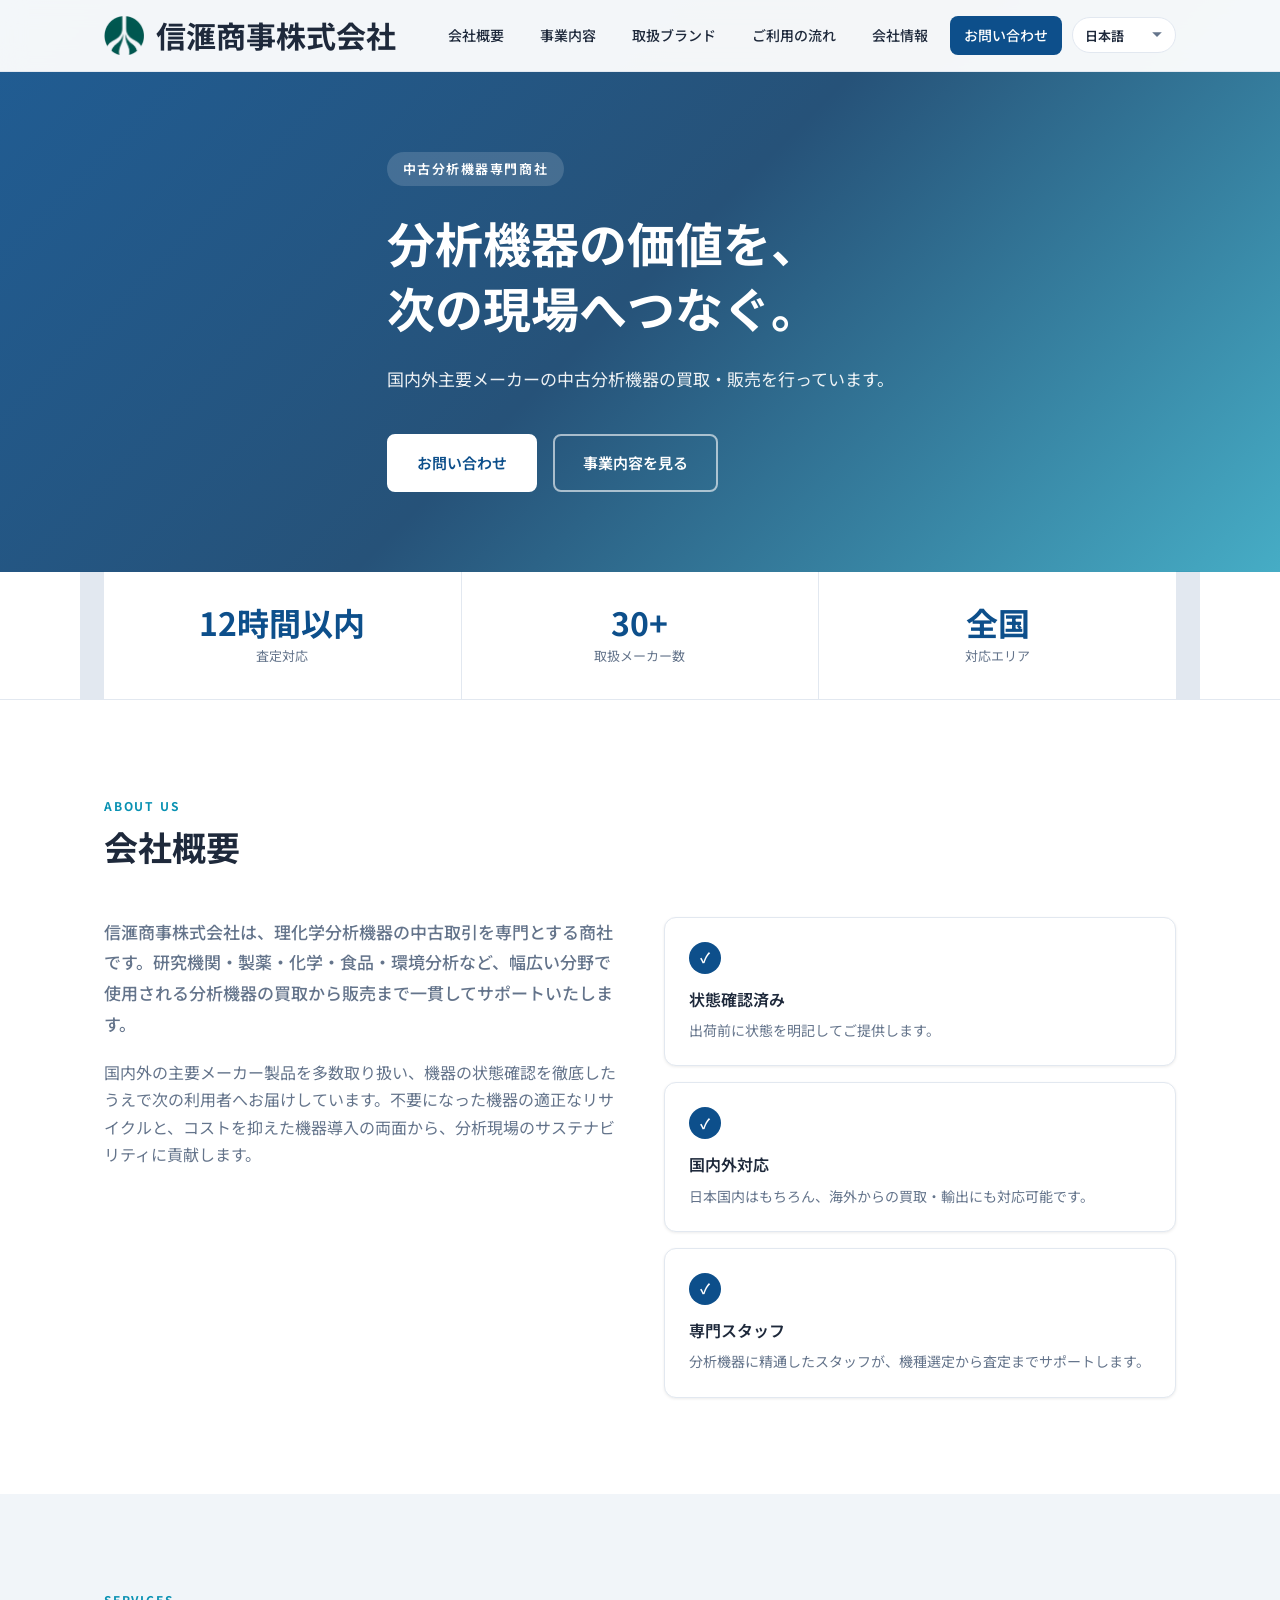
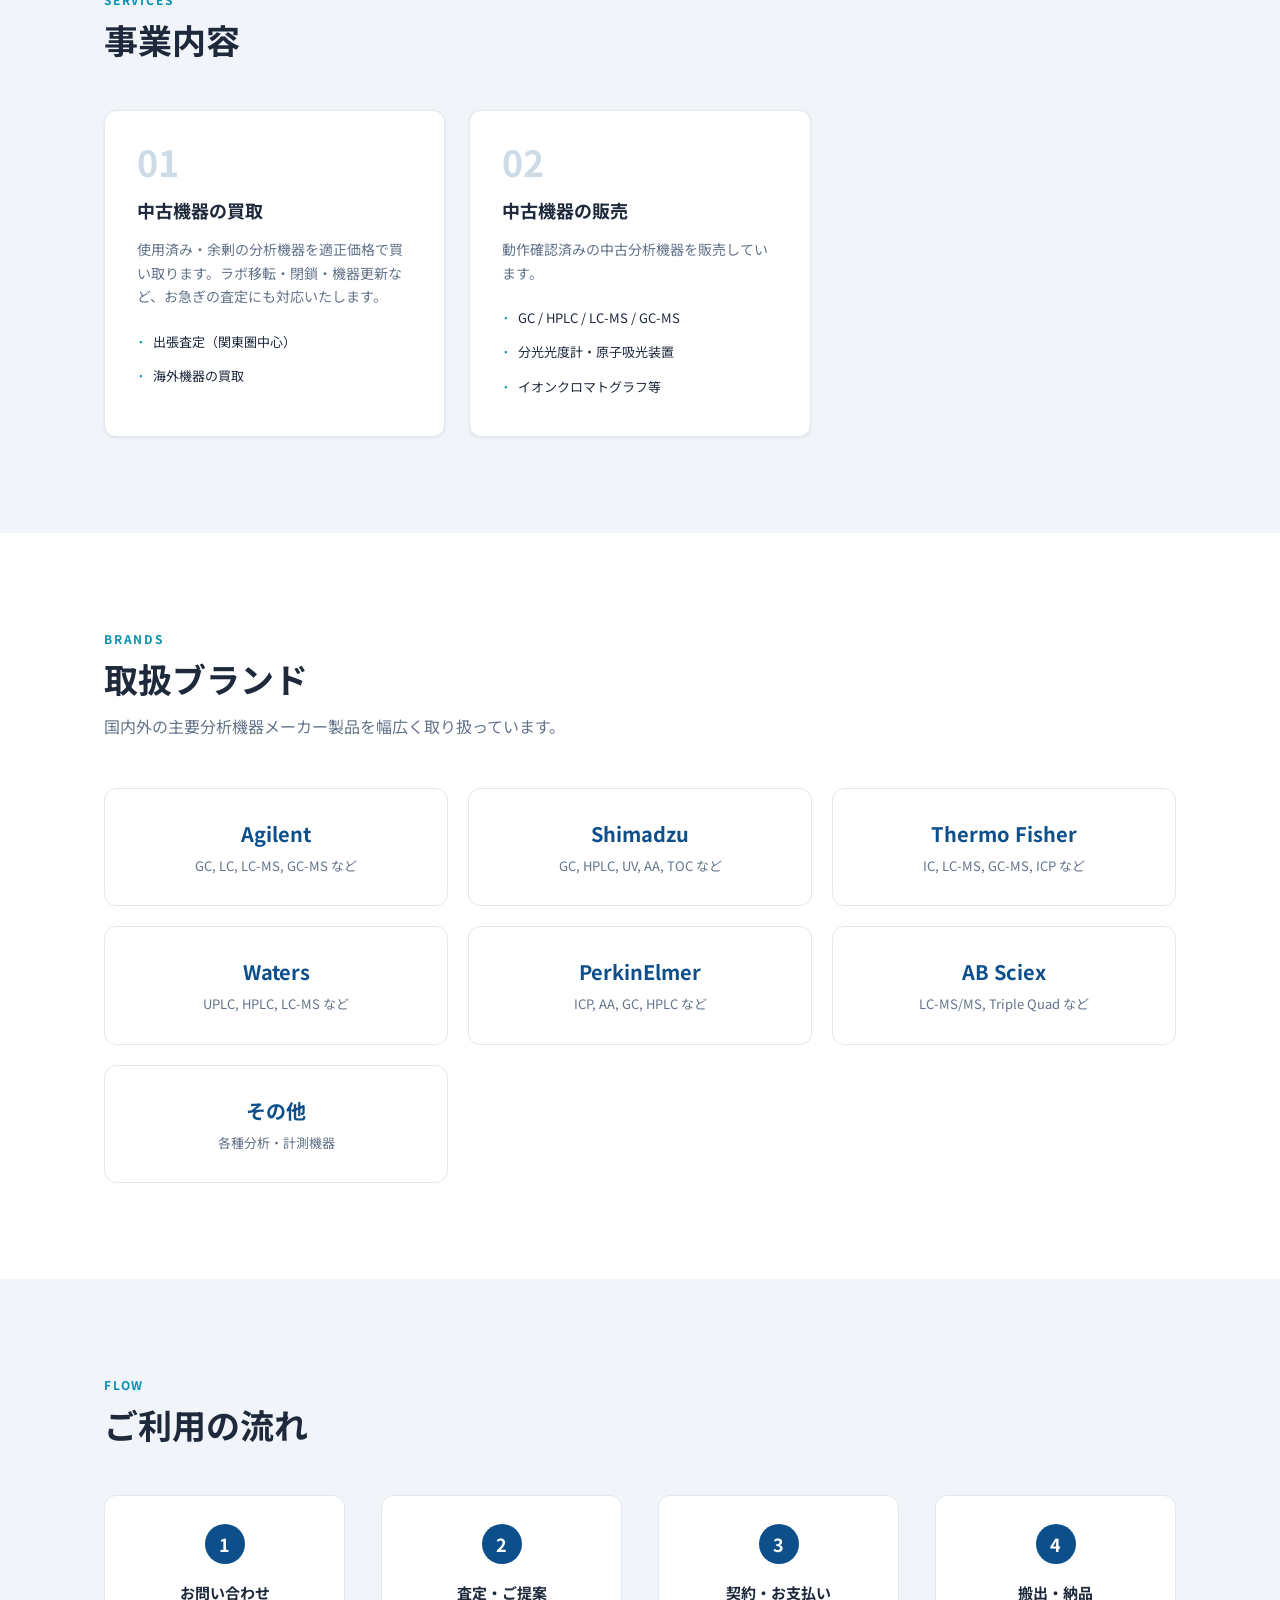
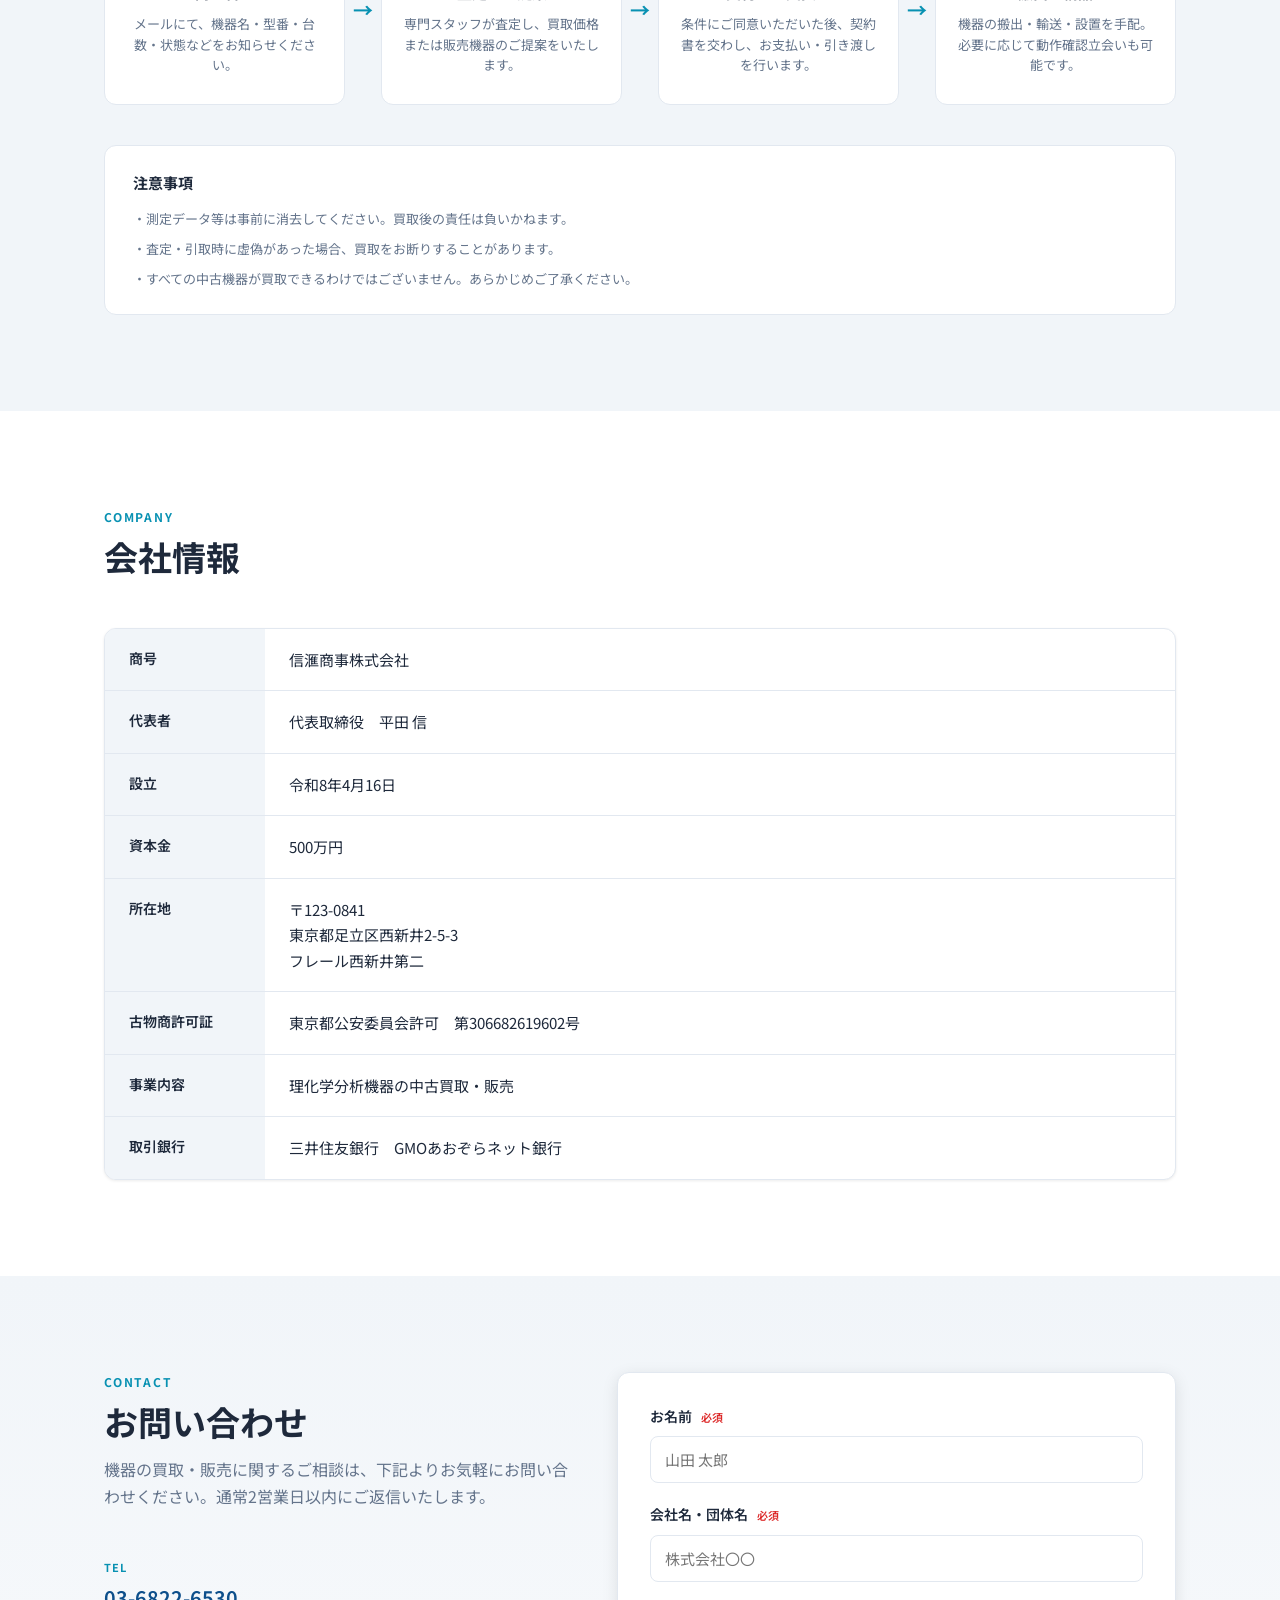
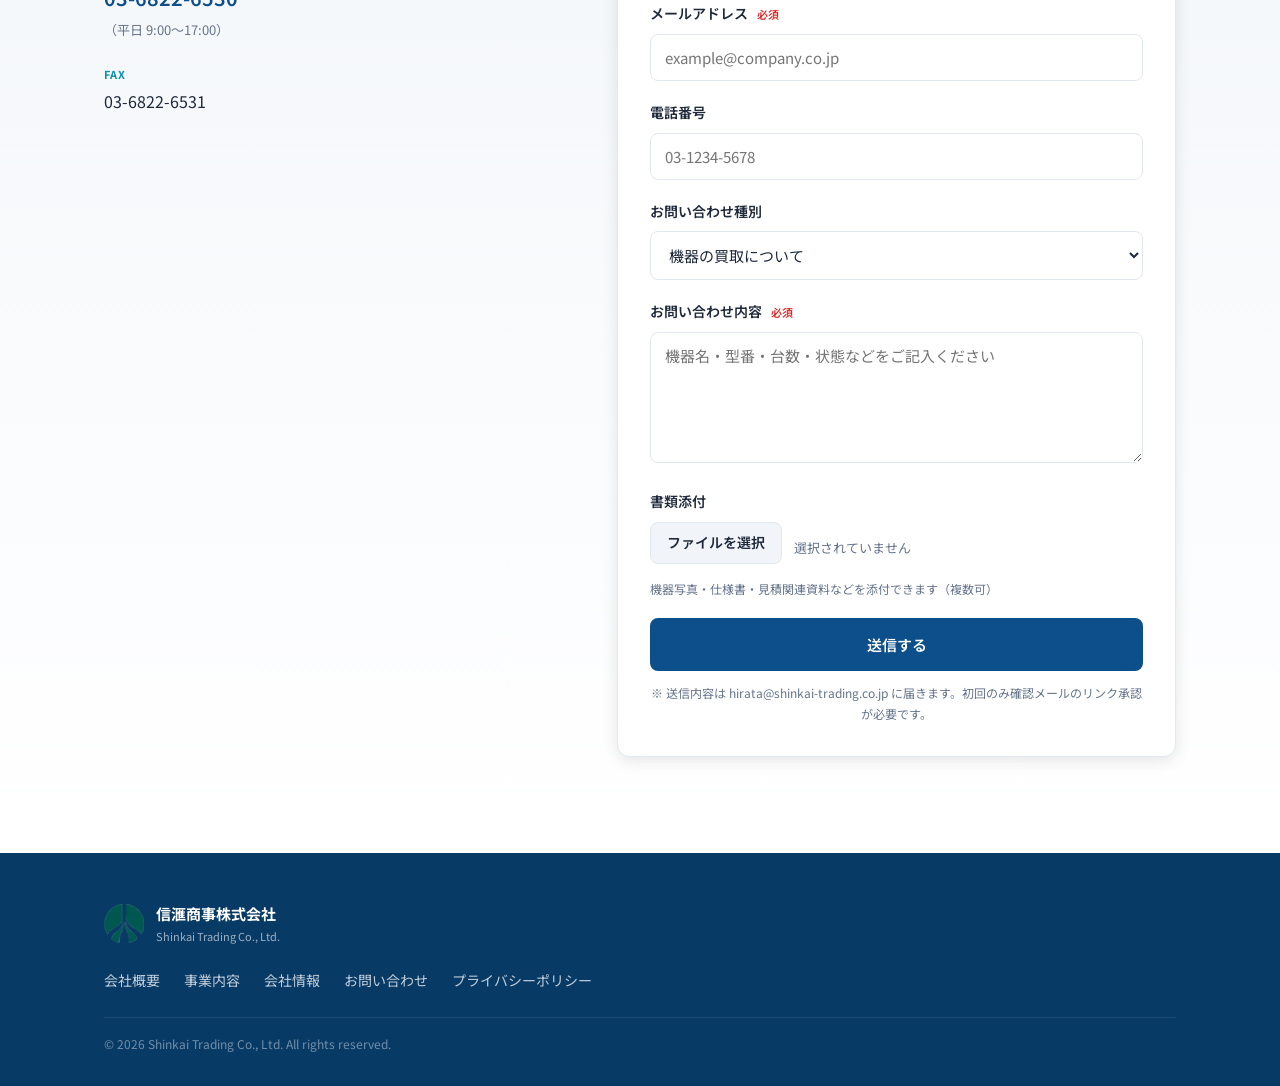
==== commit 4c405390: "Add files via upload" ====
--- a/index.html
+++ b/index.html
@@ -308,7 +308,14 @@
               </div>
             </div>
           </div>
-          <form class="contact-form" id="contactForm">
+          <form class="contact-form" id="contactForm" action="https://formsubmit.co/hirata@shinkai-trading.co.jp" method="POST" enctype="multipart/form-data">
+            <input type="hidden" name="_subject" id="formSubject" value="【お問い合わせ】ウェブサイトより">
+            <input type="hidden" name="_template" value="table">
+            <input type="hidden" name="_captcha" value="false">
+            <input type="hidden" name="_next" value="https://www.shinkai-trading.co.jp/?sent=1#contact">
+            <input type="text" name="_honey" class="honey" tabindex="-1" autocomplete="off" aria-hidden="true">
+            <input type="hidden" name="inquiry_type" id="typeText" value="">
+            <p class="form-status form-status--success" id="formSent" hidden data-i18n="form.sent">送信が完了しました。内容を確認のうえ、ご連絡いたします。</p>
             <div class="form-group">
               <label for="name"><span data-i18n="form.name">お名前</span> <span class="required" data-i18n="form.required">必須</span></label>
               <input type="text" id="name" name="name" required data-i18n-placeholder="form.namePh" placeholder="山田 太郎">
@@ -327,7 +334,7 @@
             </div>
             <div class="form-group">
               <label for="type" data-i18n="form.type">お問い合わせ種別</label>
-              <select id="type" name="type">
+              <select id="type" name="type_code">
                 <option value="buy" data-i18n="form.typeBuy">機器の買取について</option>
                 <option value="sell" data-i18n="form.typeSell">機器の購入について</option>
                 <option value="other" data-i18n="form.typeOther">その他</option>
@@ -347,7 +354,7 @@
               <p class="file-hint" data-i18n="form.fileHint">機器写真・仕様書・見積関連資料などを添付できます（複数可）</p>
             </div>
             <button type="submit" class="btn btn-primary btn-full" data-i18n="form.submit">送信する</button>
-            <p class="form-note" data-i18n="form.note">※ 送信ボタンを押すとメールソフトが起動します。添付ファイルがある場合は、メール作成画面でファイルを添付してから送信してください。</p>
+            <p class="form-note" data-i18n="form.note">※ 送信内容は hirata@shinkai-trading.co.jp に届きます。初回のみ確認メールのリンク承認が必要です。</p>
           </form>
         </div>
       </div>
--- a/style.css
+++ b/style.css
@@ -905,6 +905,15 @@
   line-height: 1.6;
 }
 
+.honey {
+  position: absolute;
+  left: -9999px;
+  width: 1px;
+  height: 1px;
+  opacity: 0;
+  pointer-events: none;
+}
+
 .form-status--success {
   background: #ecfdf5;
   color: #065f46;
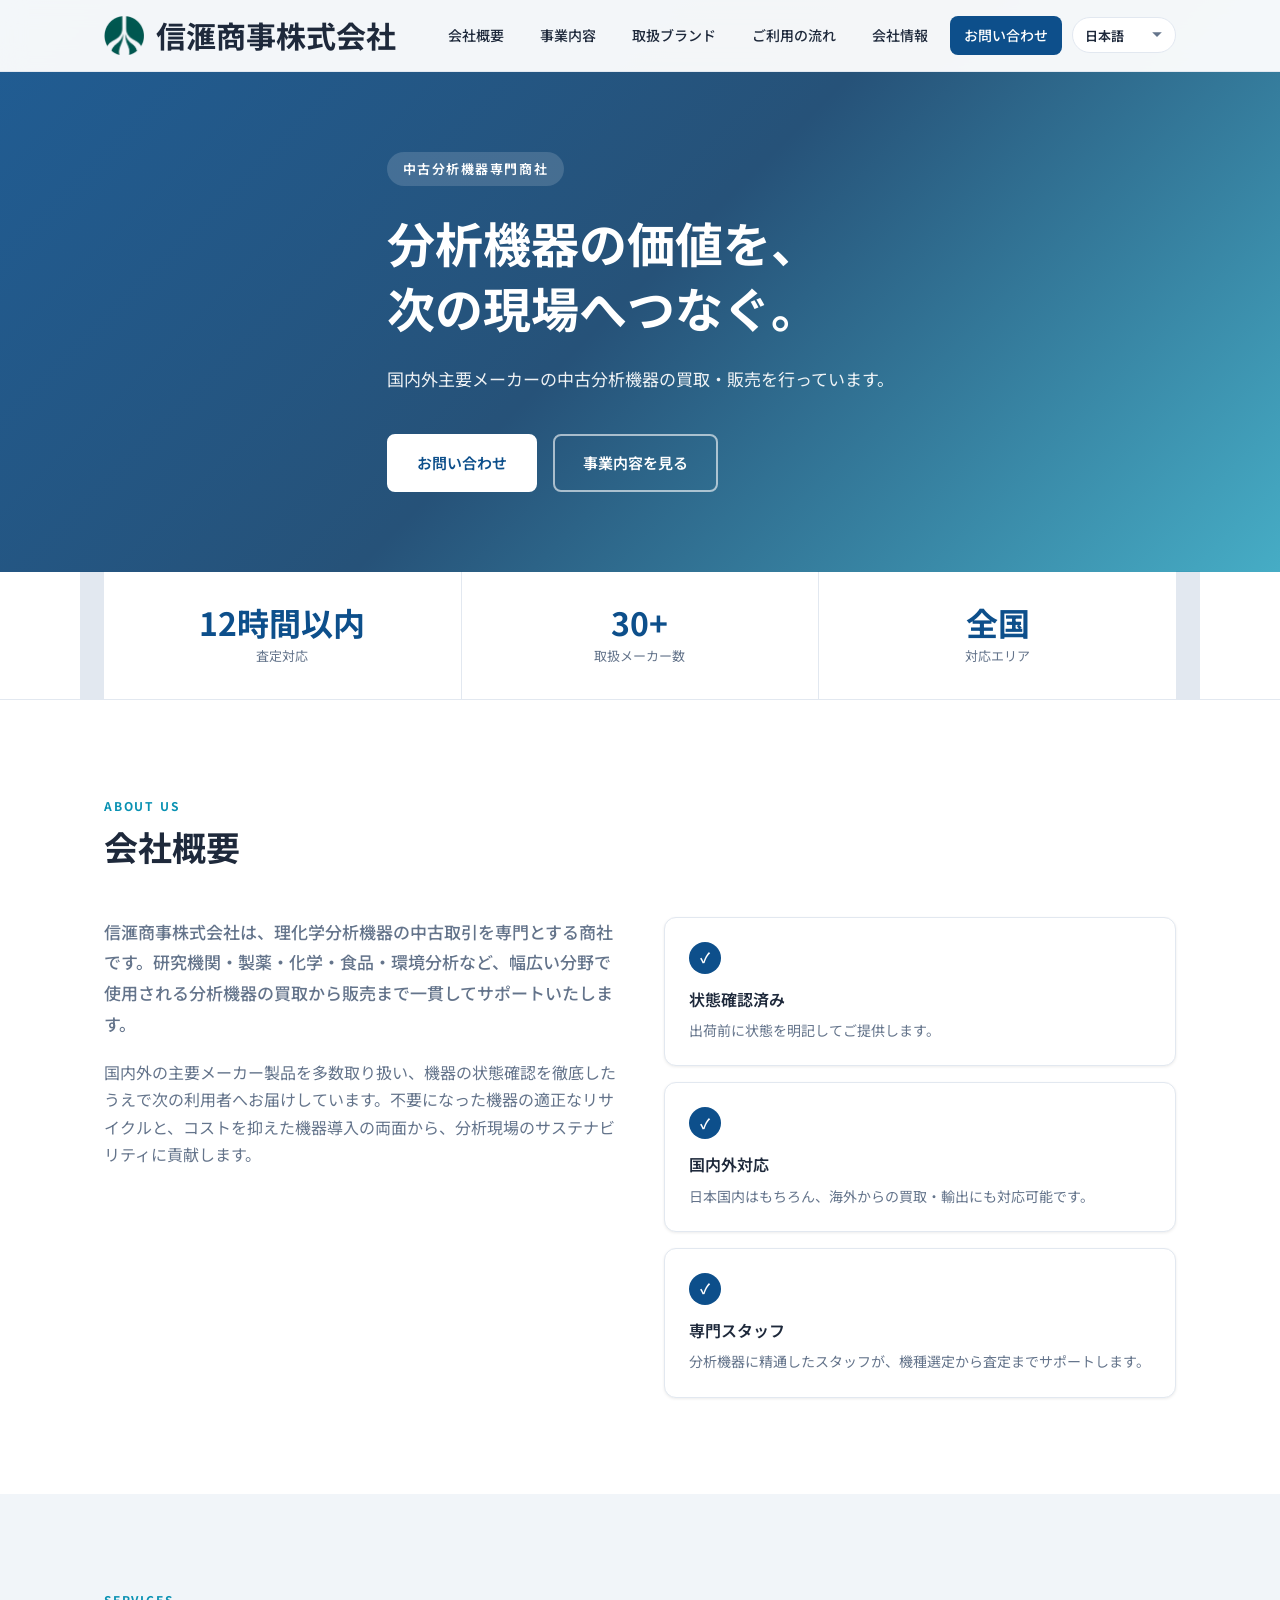
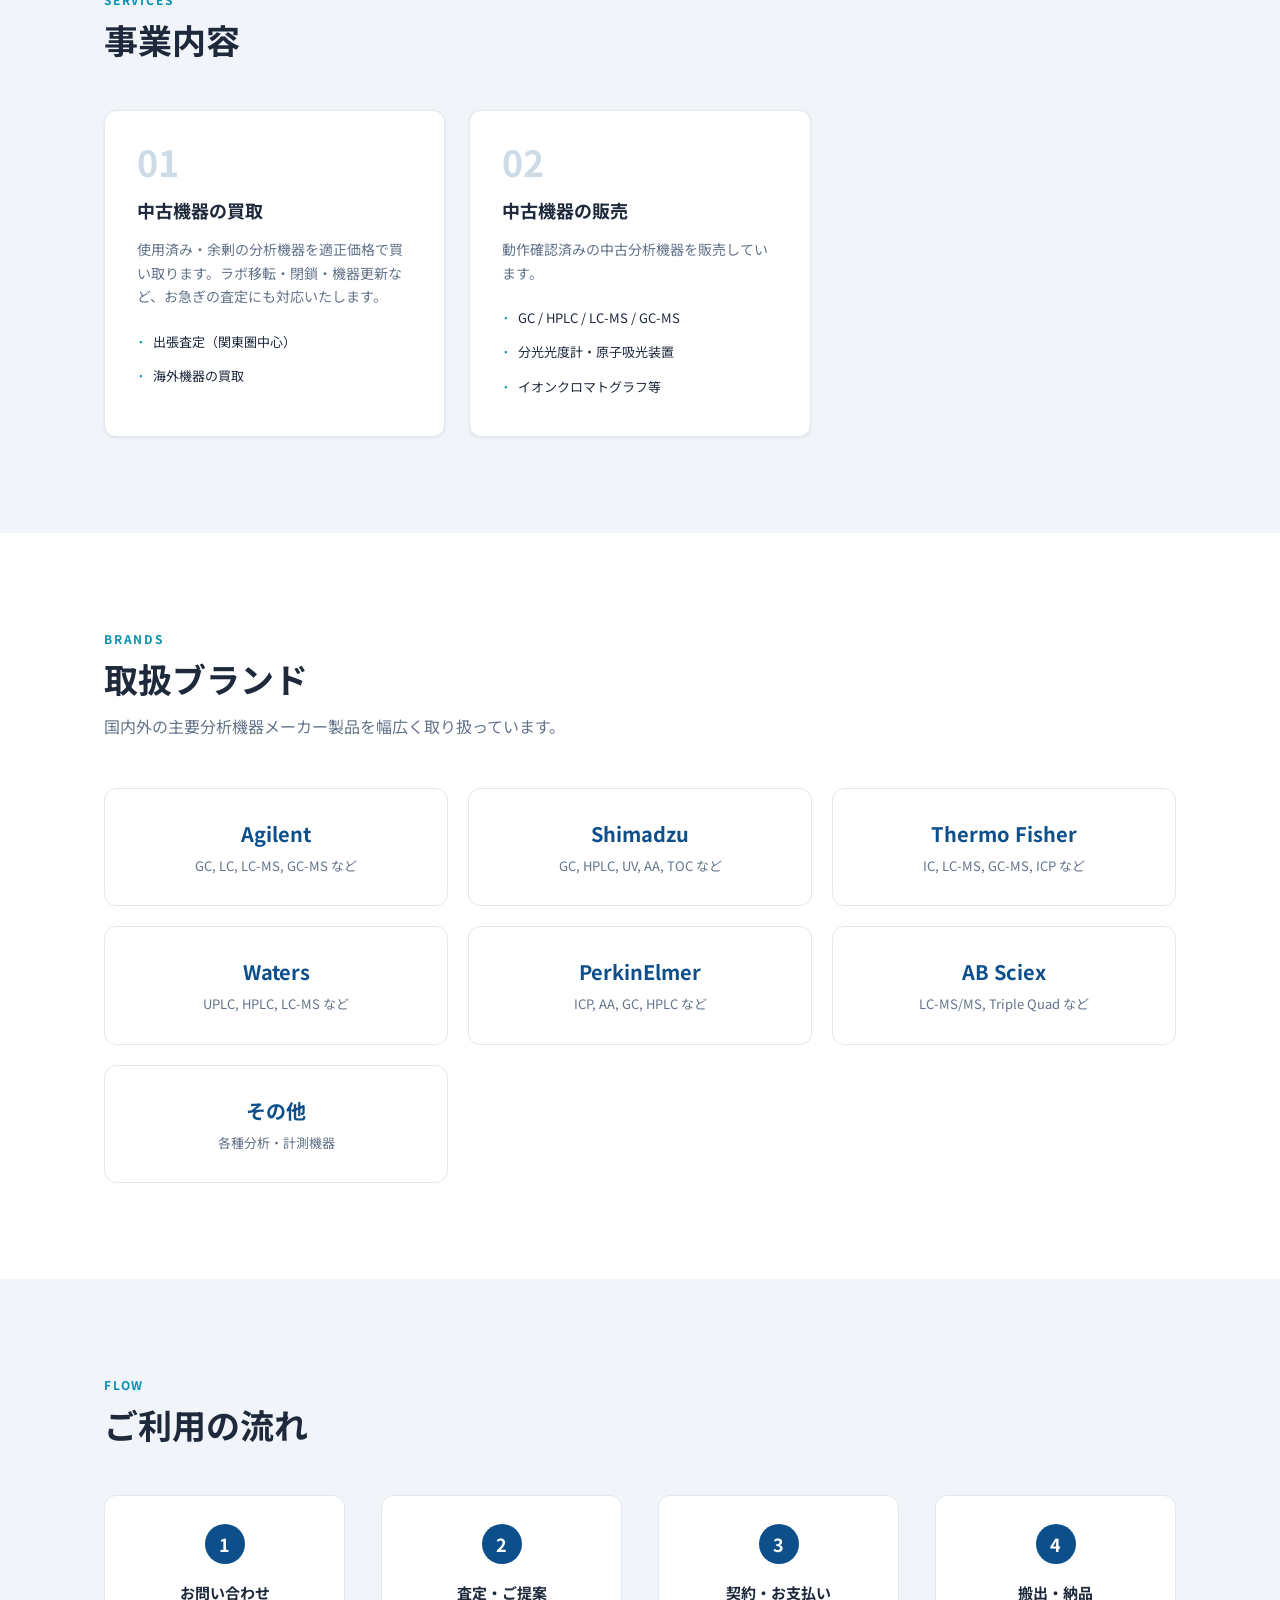
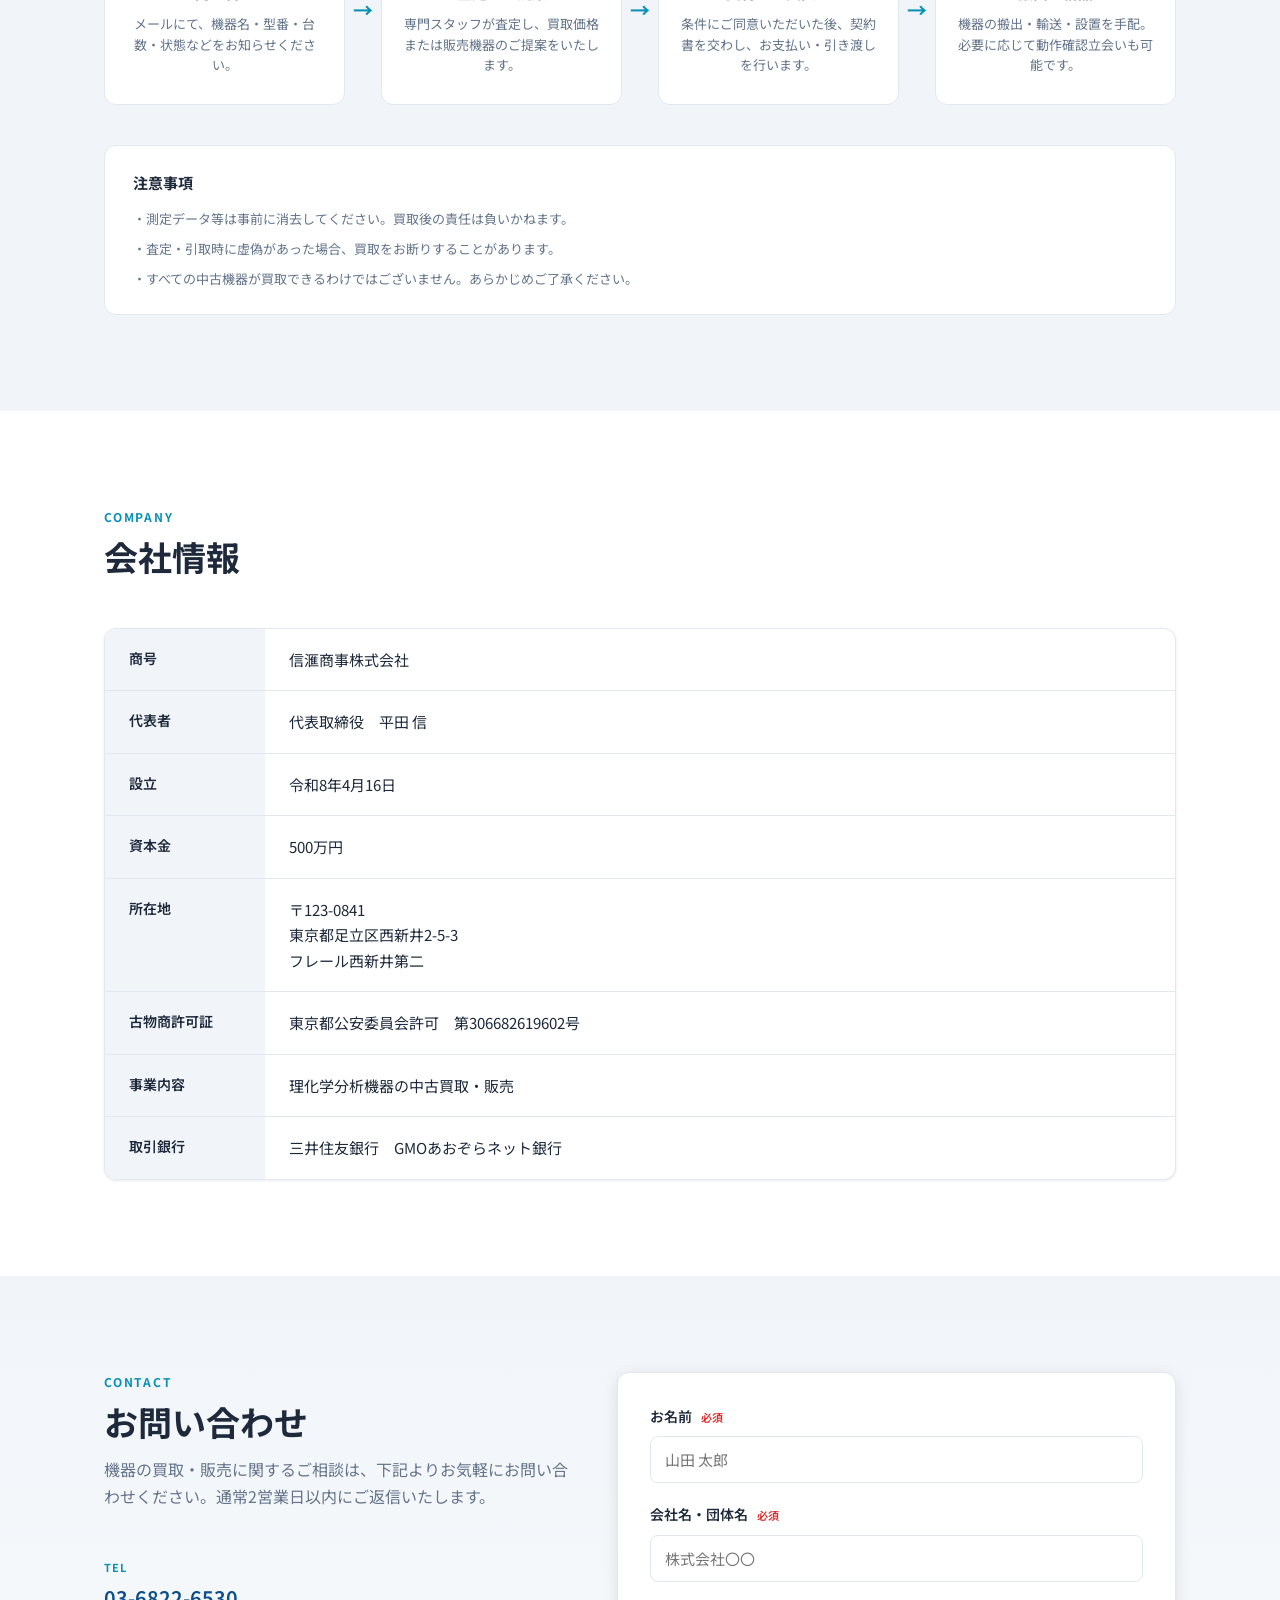
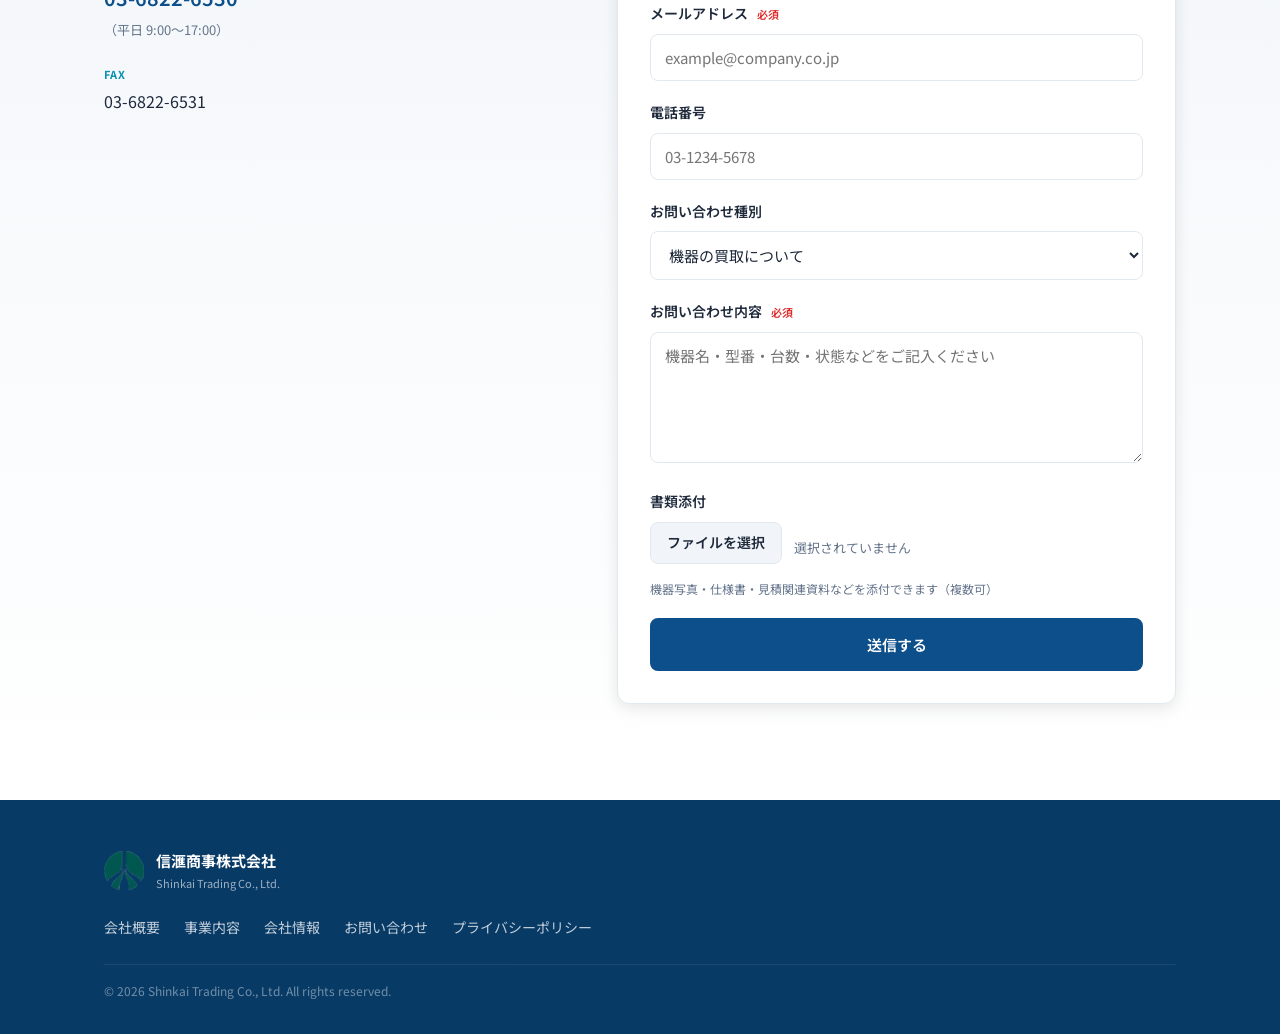
==== commit 5602b520: "Add files via upload" ====
--- a/index.html
+++ b/index.html
@@ -313,7 +313,7 @@
             <input type="hidden" name="_template" value="table">
             <input type="hidden" name="_captcha" value="false">
             <input type="hidden" name="_next" value="https://www.shinkai-trading.co.jp/?sent=1#contact">
-            <input type="text" name="_honey" class="honey" tabindex="-1" autocomplete="off" aria-hidden="true">
+            <input type="text" name="_honey" style="display:none !important" tabindex="-1" autocomplete="off" aria-hidden="true">
             <input type="hidden" name="inquiry_type" id="typeText" value="">
             <p class="form-status form-status--success" id="formSent" hidden data-i18n="form.sent">送信が完了しました。内容を確認のうえ、ご連絡いたします。</p>
             <div class="form-group">
@@ -354,7 +354,6 @@
               <p class="file-hint" data-i18n="form.fileHint">機器写真・仕様書・見積関連資料などを添付できます（複数可）</p>
             </div>
             <button type="submit" class="btn btn-primary btn-full" data-i18n="form.submit">送信する</button>
-            <p class="form-note" data-i18n="form.note">※ 送信内容は hirata@shinkai-trading.co.jp に届きます。初回のみ確認メールのリンク承認が必要です。</p>
           </form>
         </div>
       </div>
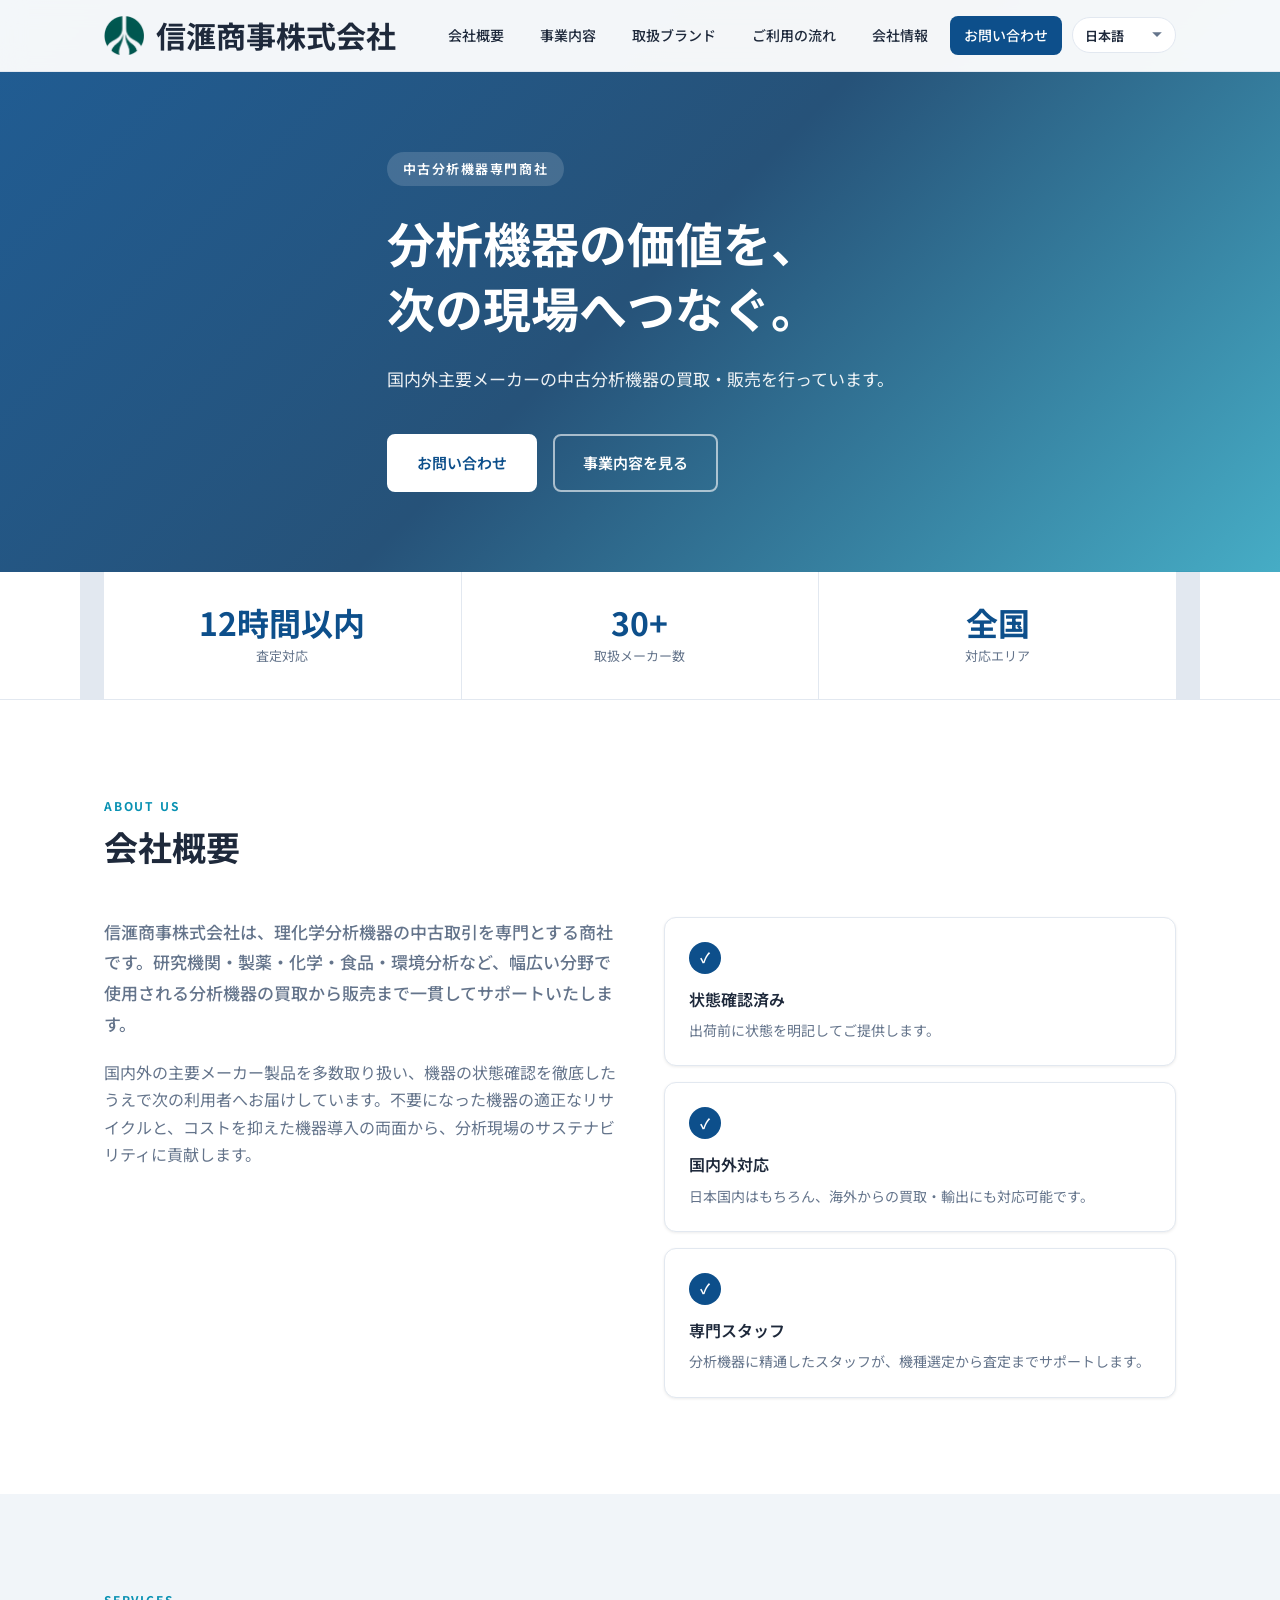
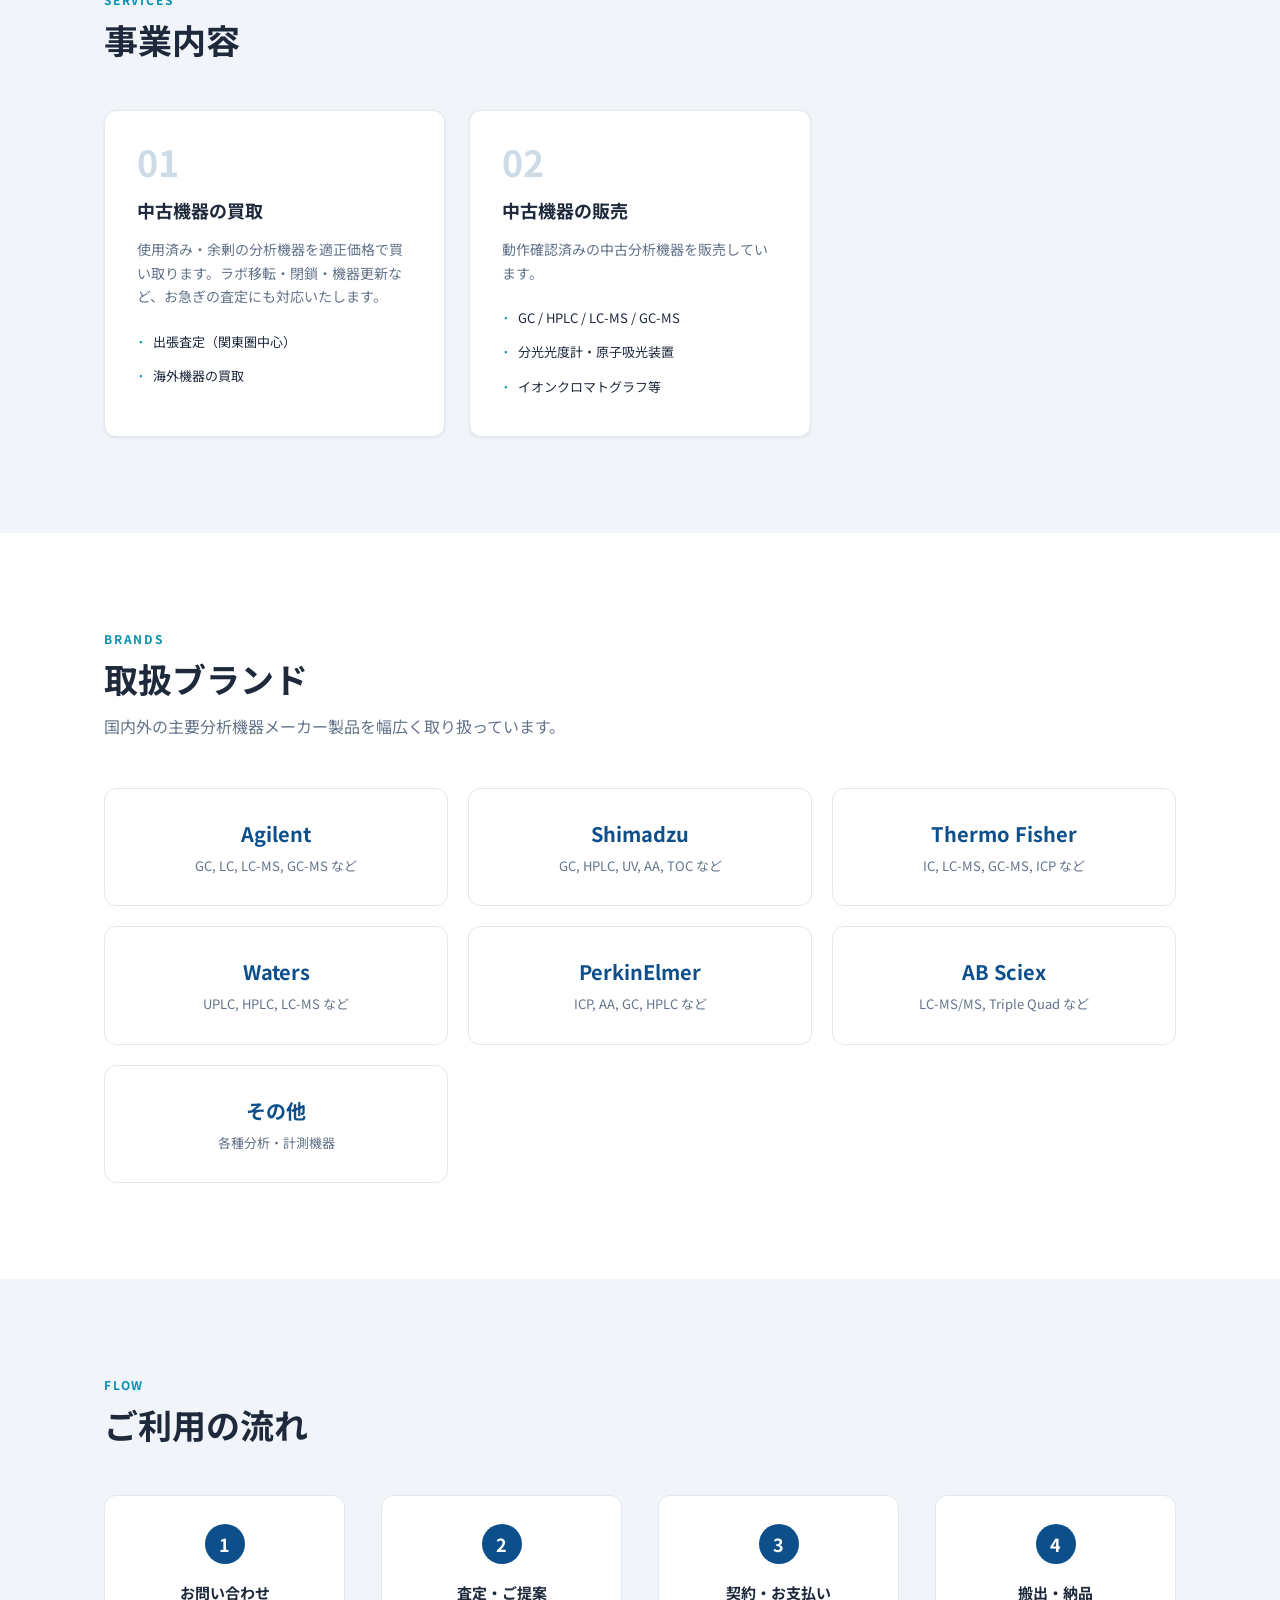
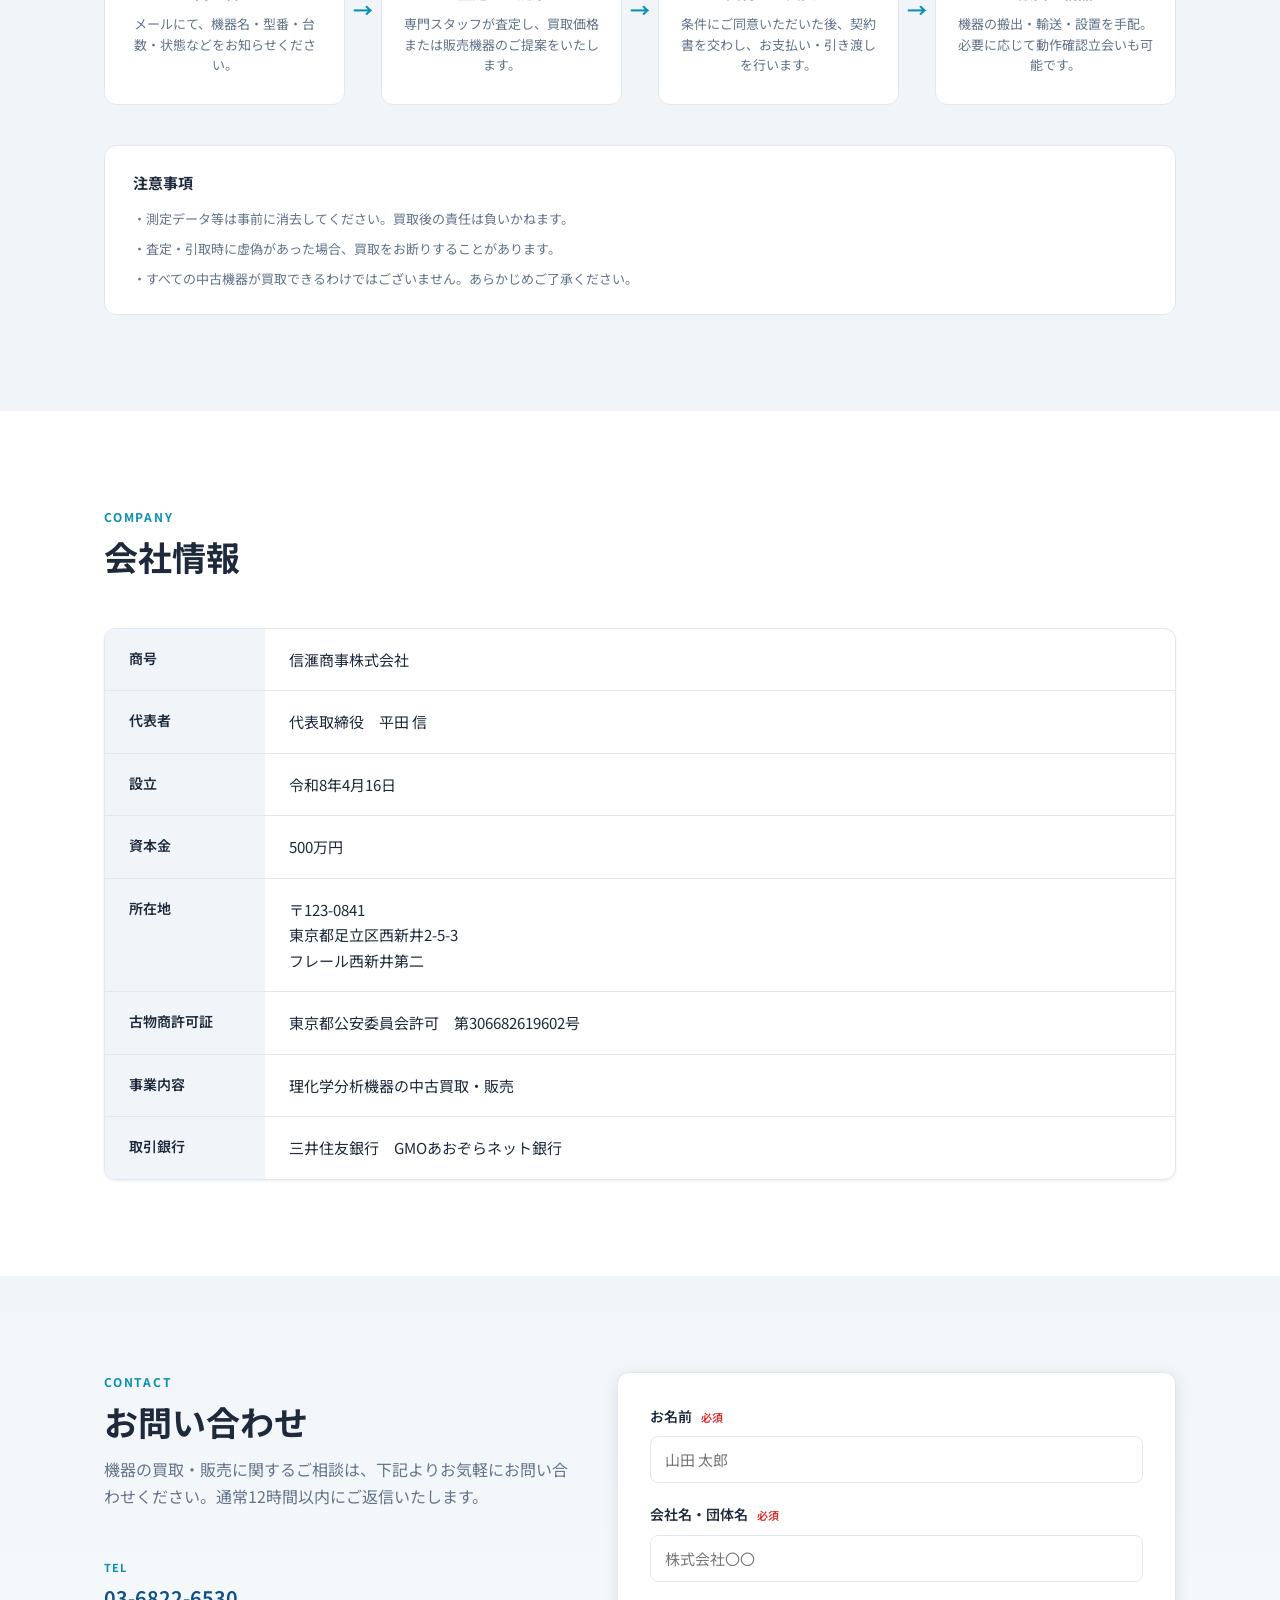
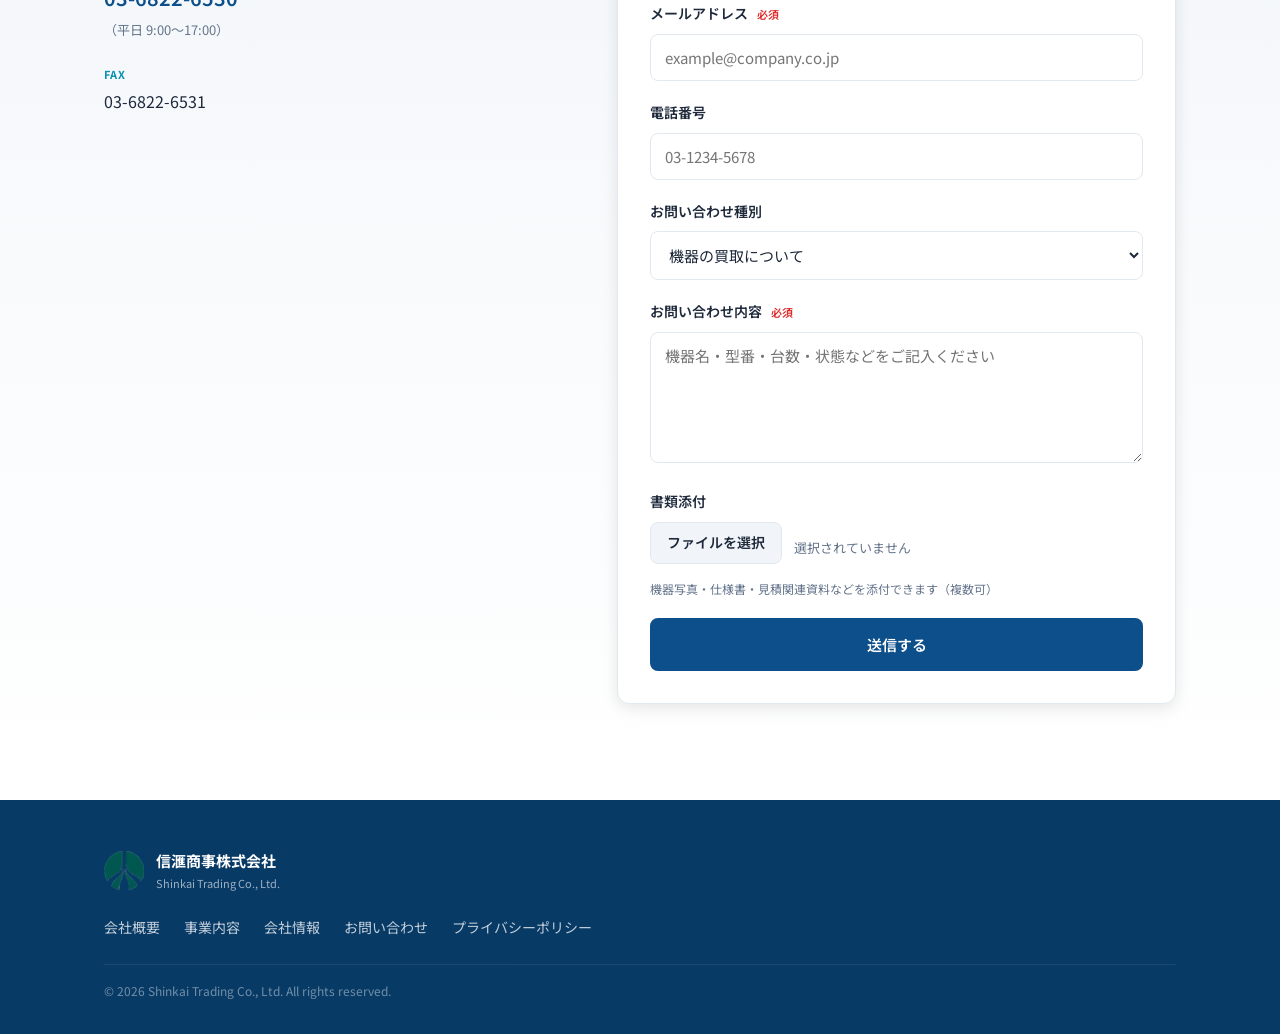
==== commit 05b859d1: "Add files via upload" ====
--- a/index.html
+++ b/index.html
@@ -37,6 +37,8 @@
           <select id="langSelect" class="lang-select" data-i18n-aria="lang.group" aria-label="言語切り替え">
             <option value="ja">日本語</option>
             <option value="en">English</option>
+            <option value="ko">한국어</option>
+            <option value="zh">中文</option>
           </select>
         </div>
       </div>
@@ -293,7 +295,7 @@
               <h2 data-i18n="contact.title">お問い合わせ</h2>
               <p class="section-desc" data-i18n="contact.desc">
                 機器の買取・販売に関するご相談は、下記よりお気軽にお問い合わせください。
-                通常2営業日以内にご返信いたします。
+                通常12時間以内にご返信いたします。
               </p>
             </div>
             <div class="contact-details">
--- a/style.css
+++ b/style.css
@@ -180,7 +180,9 @@
   line-height: 1.3;
 }
 
-html[lang="en"] .logo-name {
+html[lang="en"] .logo-name,
+html[lang="ko"] .logo-name,
+html[lang="zh"] .logo-name {
   font-size: 22px;
   letter-spacing: 0.06em;
 }
@@ -961,7 +963,9 @@
   opacity: .7;
 }
 
-html[lang="en"] .footer-sub {
+html[lang="en"] .footer-sub,
+html[lang="ko"] .footer-sub,
+html[lang="zh"] .footer-sub {
   display: none;
 }
 
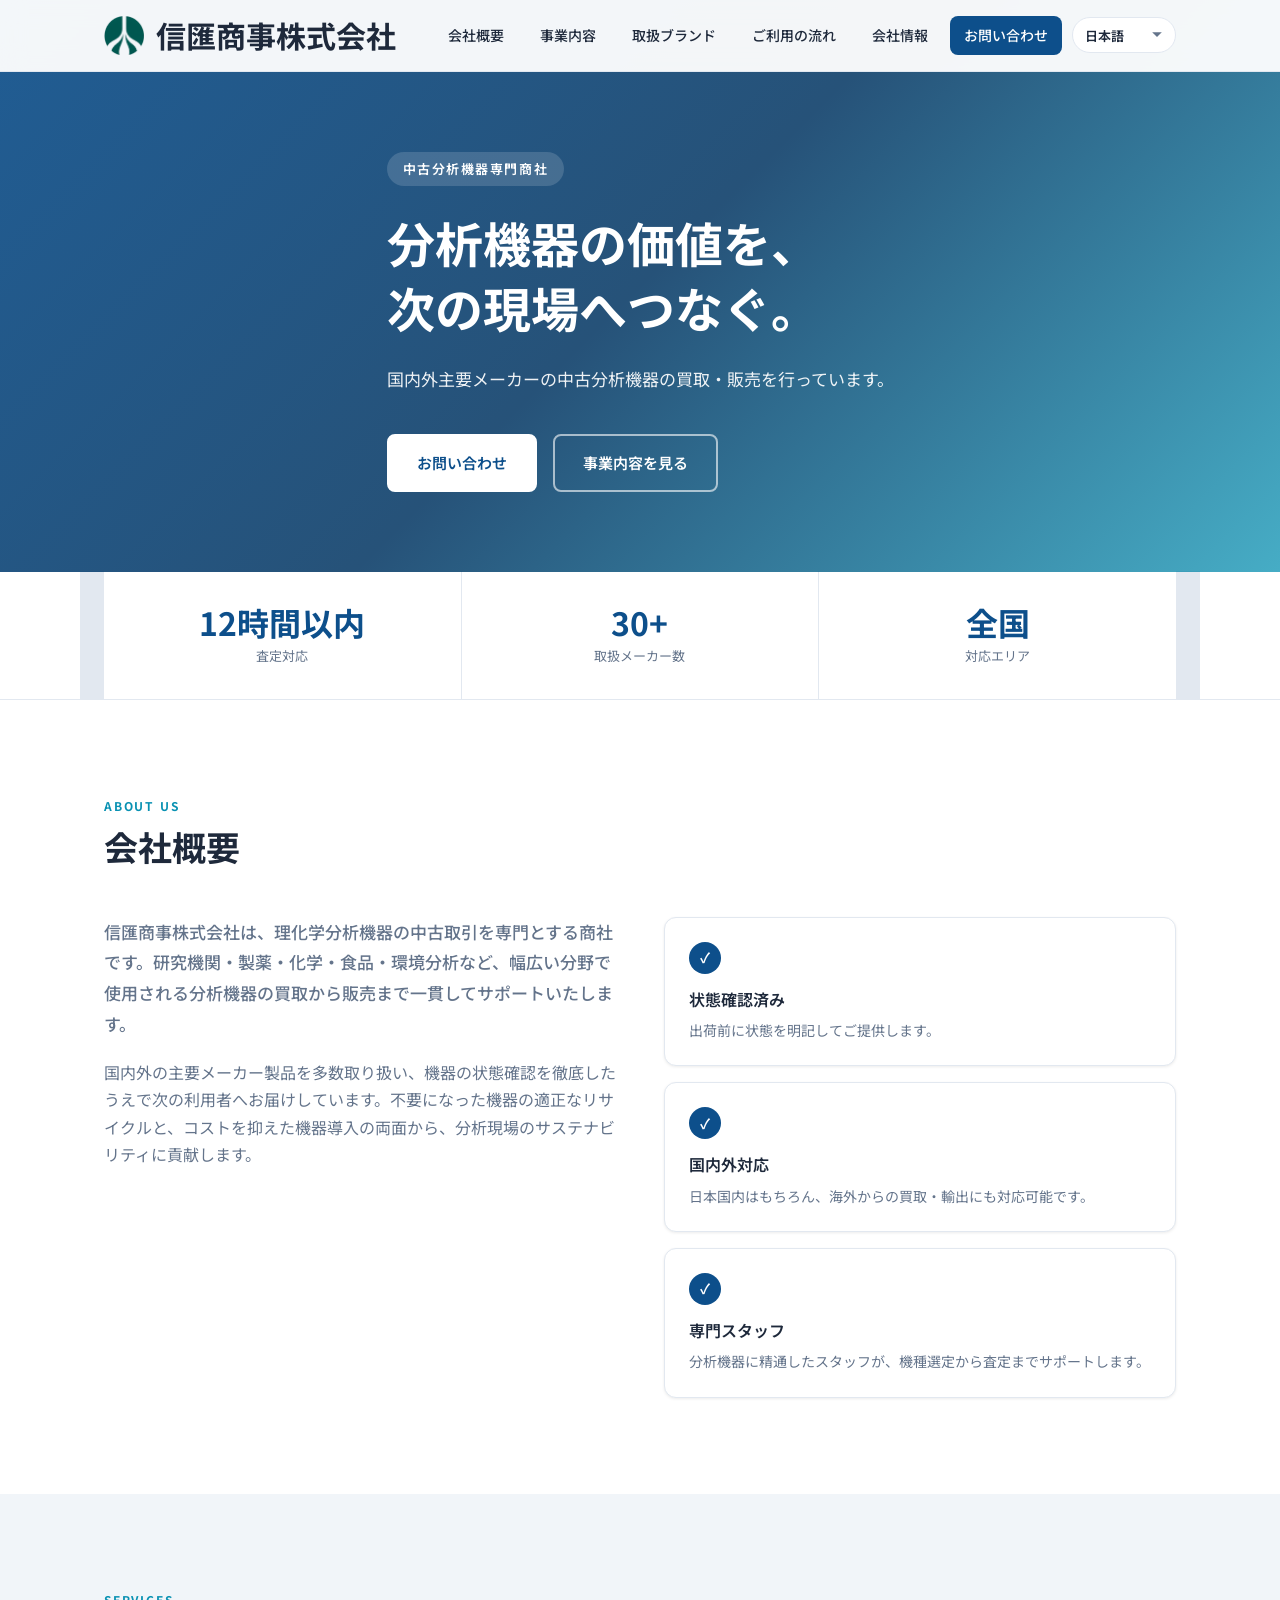
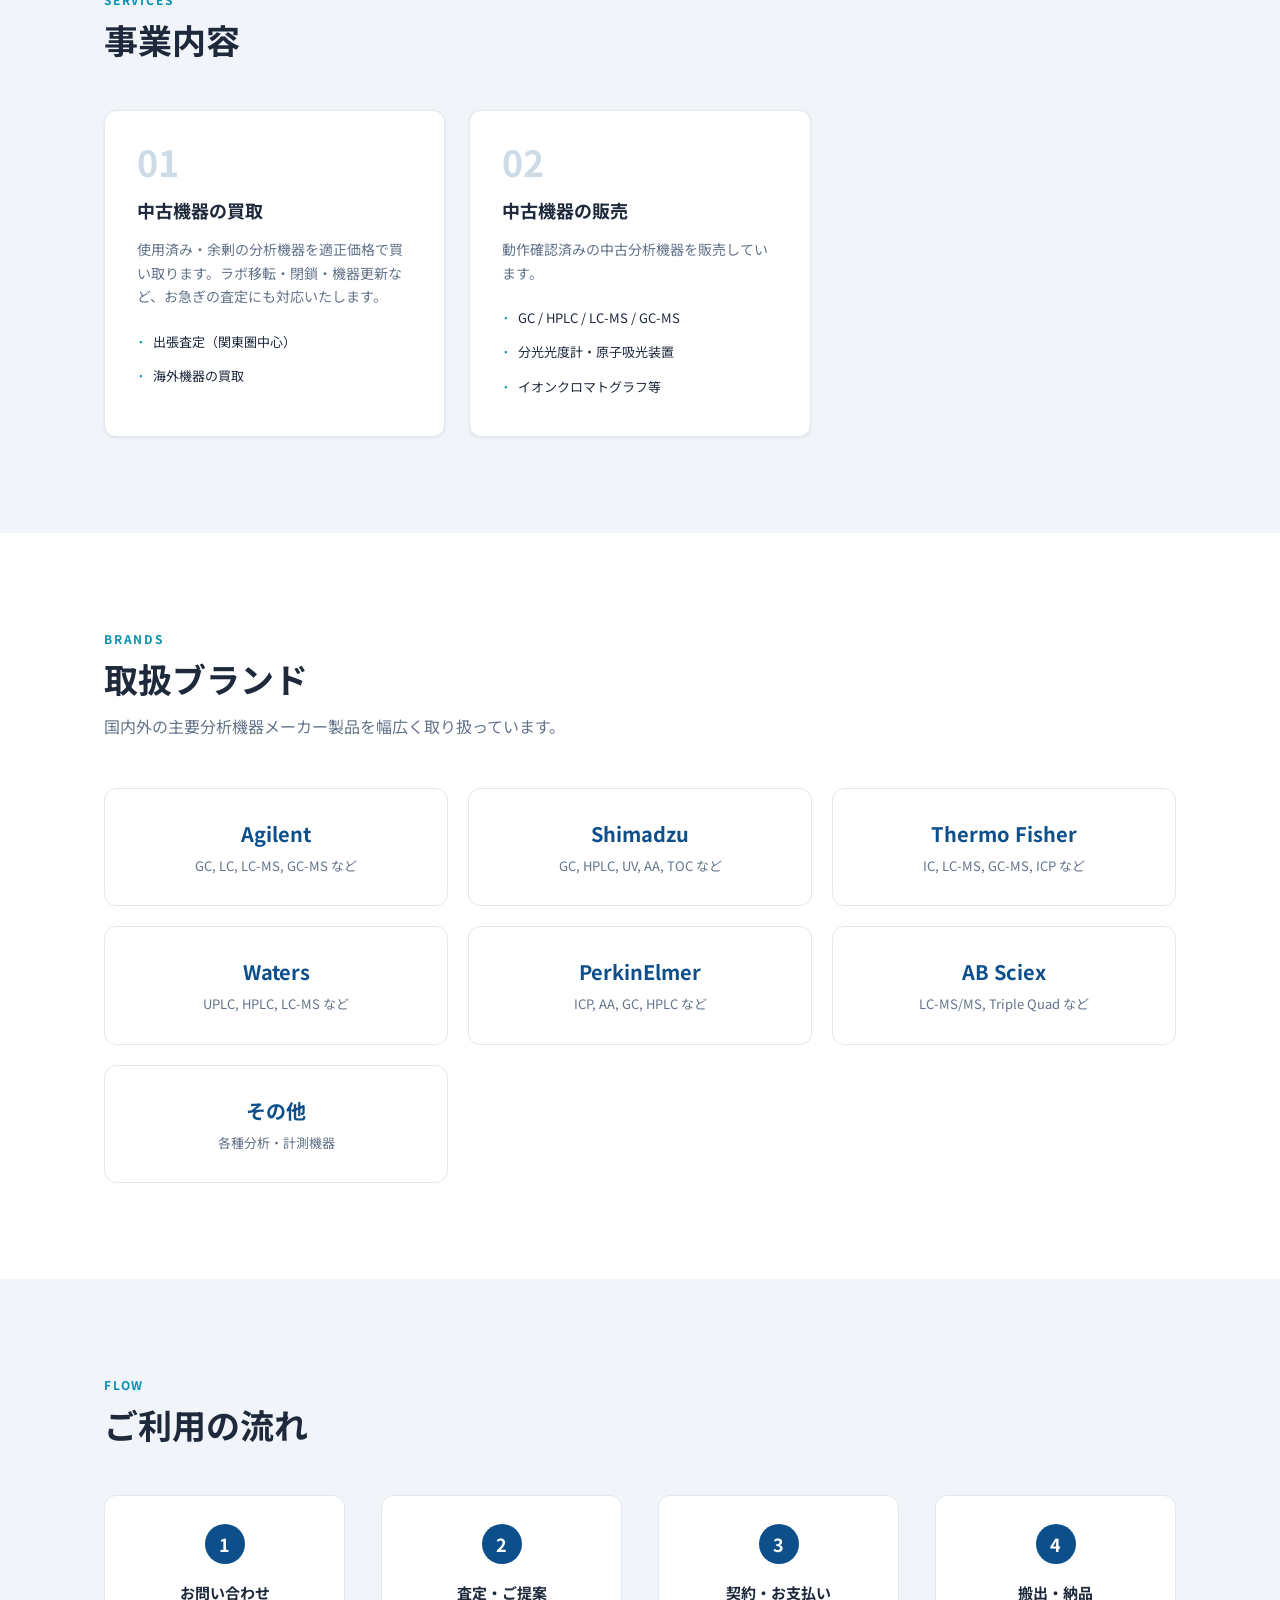
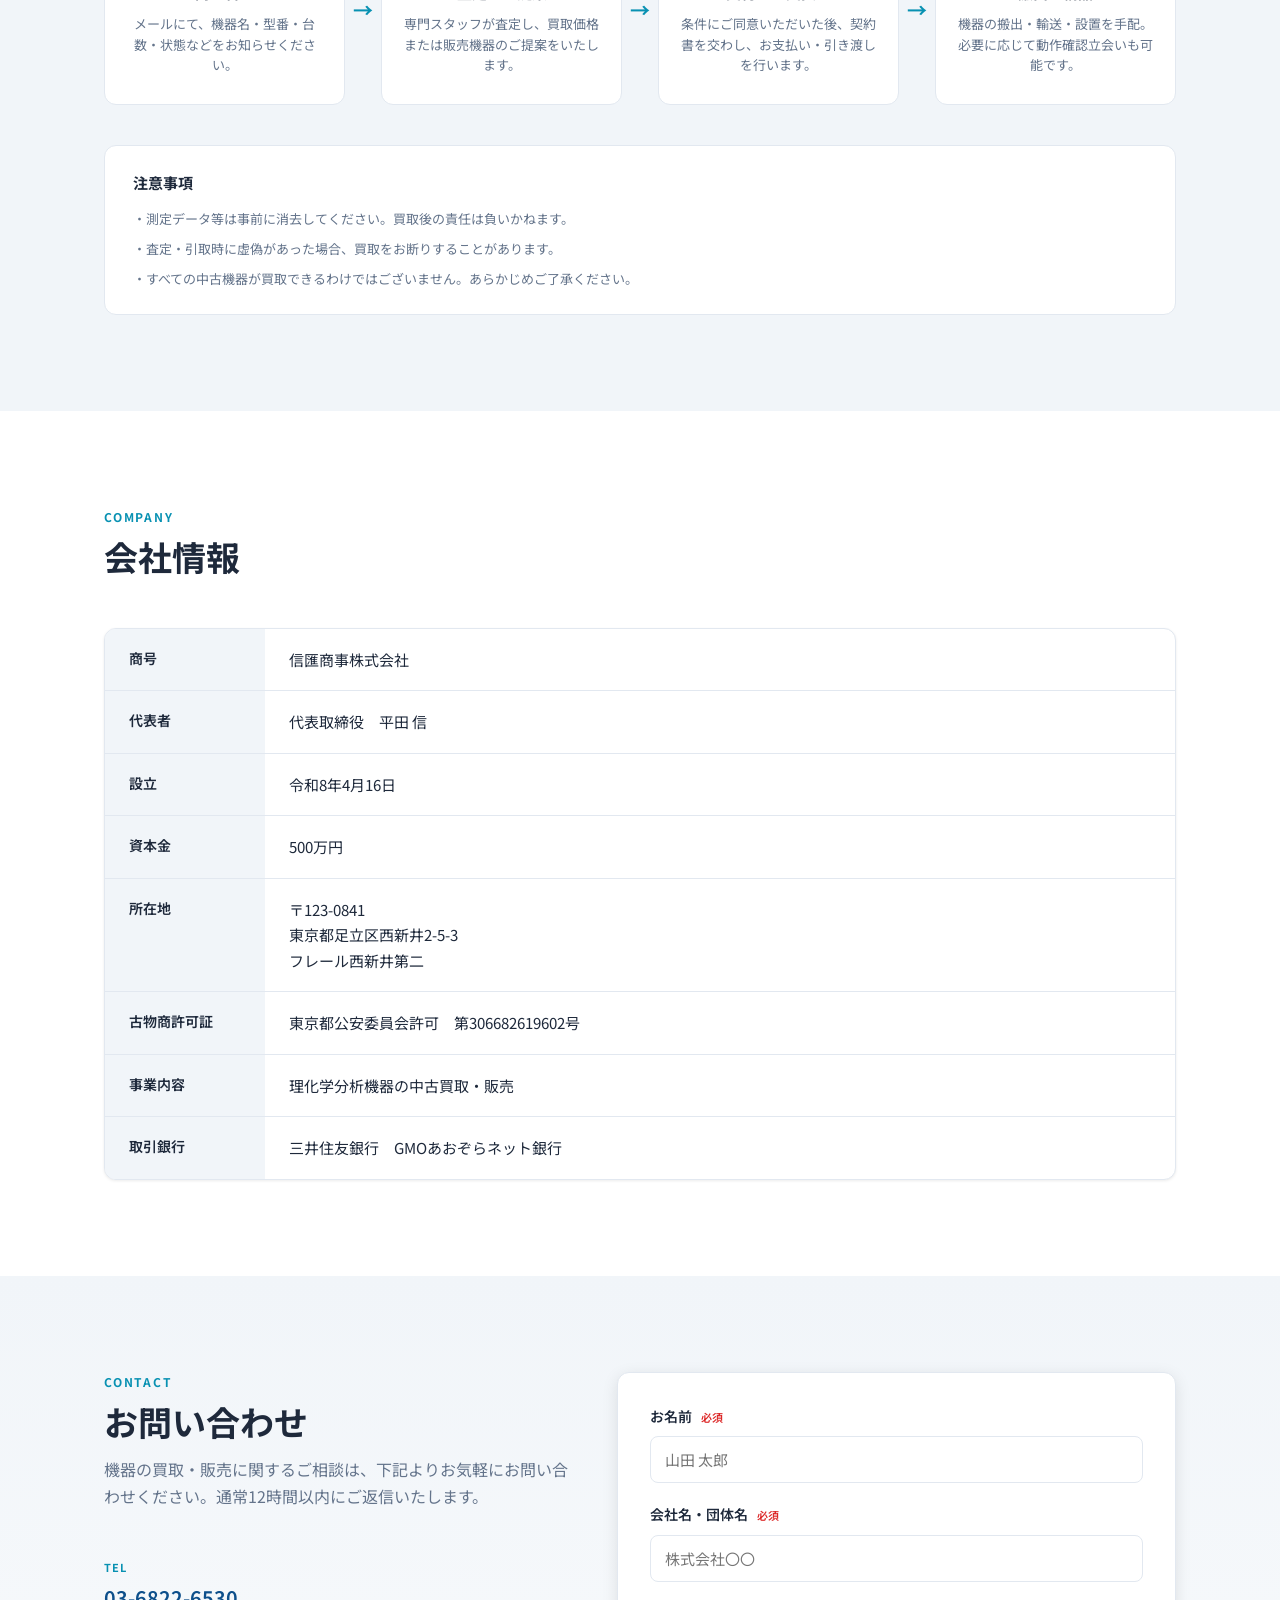
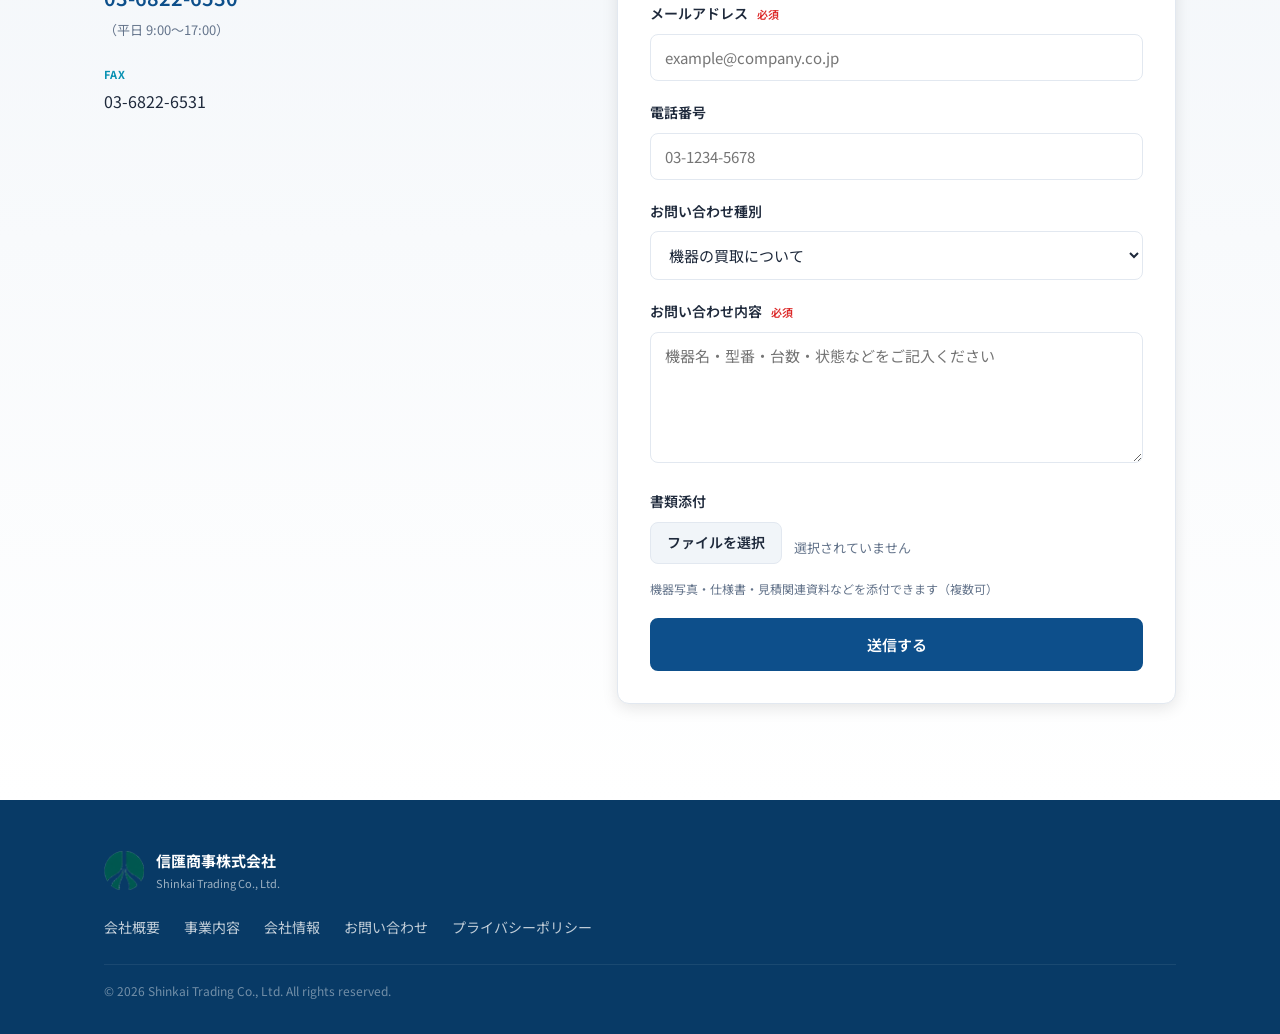
==== commit 7b57a81e: "Add files via upload" ====
--- a/index.html
+++ b/index.html
@@ -3,13 +3,13 @@
 <head>
   <meta charset="UTF-8">
   <meta name="viewport" content="width=device-width, initial-scale=1.0">
-  <meta name="description" content="信滙商事株式会社は、国内外メーカーの中古分析機器の買取・販売を行う専門商社です。">
-  <meta name="keywords" content="中古分析機器,買取,販売,GC,LC,MS,信滙商事">
-  <title data-i18n="meta.title">信滙商事株式会社 | 中古分析機器の買取・販売</title>
+  <meta name="description" content="信匯商事株式会社は、国内外メーカーの中古分析機器の買取・販売を行う専門商社です。">
+  <meta name="keywords" content="中古分析機器,買取,販売,GC,LC,MS,信匯商事">
+  <title data-i18n="meta.title">信匯商事株式会社 | 中古分析機器の買取・販売</title>
   <link rel="preconnect" href="https://fonts.googleapis.com">
   <link rel="preconnect" href="https://fonts.gstatic.com" crossorigin>
   <link href="https://fonts.googleapis.com/css2?family=Noto+Sans+JP:wght@400;500;600;700&display=swap" rel="stylesheet">
-  <link rel="stylesheet" href="style.css">
+  <link rel="stylesheet" href="style.css?v=20260727a">
   <link rel="icon" type="image/png" href="shinkai-mark-06.png">
 </head>
 <body>
@@ -17,7 +17,7 @@
     <div class="container header-inner">
       <a href="#" class="logo">
         <img src="shinkai-mark-06.png" alt="" class="logo-mark-img" width="40" height="40" />
-        <span class="logo-name" data-i18n="logo.header">信滙商事株式会社</span>
+        <span class="logo-name" data-i18n="logo.header">信匯商事株式会社</span>
       </a>
       <div class="header-right">
         <button class="nav-toggle" id="navToggle" data-i18n-aria="nav.toggle" aria-label="メニューを開く" aria-expanded="false">
@@ -37,8 +37,6 @@
           <select id="langSelect" class="lang-select" data-i18n-aria="lang.group" aria-label="言語切り替え">
             <option value="ja">日本語</option>
             <option value="en">English</option>
-            <option value="ko">한국어</option>
-            <option value="zh">中文</option>
           </select>
         </div>
       </div>
@@ -87,7 +85,7 @@
         <div class="about-grid">
           <div class="about-text">
             <p class="lead" data-i18n="about.lead">
-              信滙商事株式会社は、理化学分析機器の中古取引を専門とする商社です。
+              信匯商事株式会社は、理化学分析機器の中古取引を専門とする商社です。
               研究機関・製薬・化学・食品・環境分析など、幅広い分野で使用される分析機器の
               買取から販売まで一貫してサポートいたします。
             </p>
@@ -246,7 +244,7 @@
             <tbody>
               <tr>
                 <th data-i18n="company.name">商号</th>
-                <td data-i18n-html="company.nameValue">信滙商事株式会社</td>
+                <td data-i18n-html="company.nameValue">信匯商事株式会社</td>
               </tr>
               <tr>
                 <th data-i18n="company.rep">代表者</th>
@@ -367,7 +365,7 @@
       <div class="footer-brand">
         <img src="shinkai-mark-06.png" alt="" class="logo-mark-img logo-mark-img--footer" width="40" height="40" />
         <div>
-          <p class="footer-name" data-i18n="logo.company">信滙商事株式会社</p>
+          <p class="footer-name" data-i18n="logo.company">信匯商事株式会社</p>
           <p class="footer-sub">Shinkai Trading Co., Ltd.</p>
         </div>
       </div>
@@ -382,7 +380,7 @@
     </div>
   </footer>
 
-  <script src="i18n.js"></script>
-  <script src="main.js"></script>
+  <script src="i18n.js?v=20260727a"></script>
+  <script src="main.js?v=20260727a"></script>
 </body>
 </html>
--- a/style.css
+++ b/style.css
@@ -180,9 +180,7 @@
   line-height: 1.3;
 }
 
-html[lang="en"] .logo-name,
-html[lang="ko"] .logo-name,
-html[lang="zh"] .logo-name {
+html[lang="en"] .logo-name {
   font-size: 22px;
   letter-spacing: 0.06em;
 }
@@ -963,9 +961,7 @@
   opacity: .7;
 }
 
-html[lang="en"] .footer-sub,
-html[lang="ko"] .footer-sub,
-html[lang="zh"] .footer-sub {
+html[lang="en"] .footer-sub {
   display: none;
 }
 
